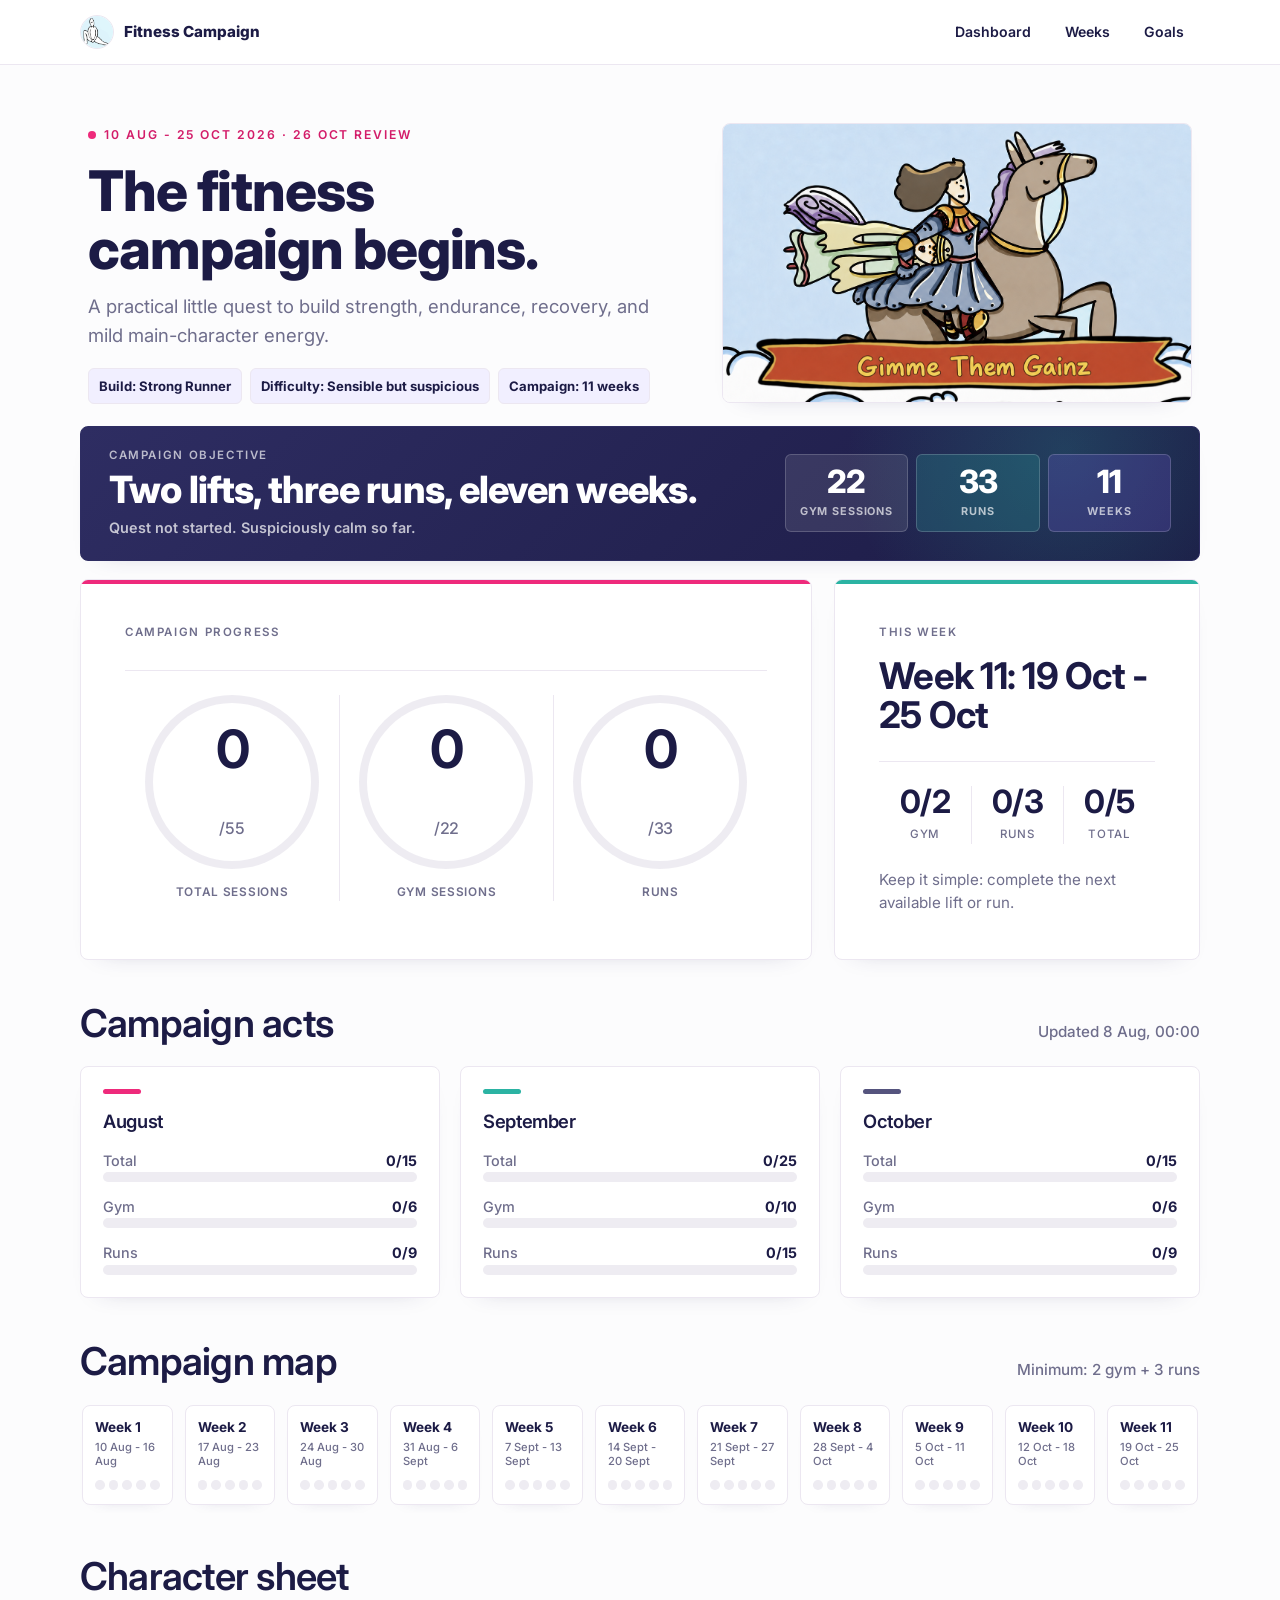
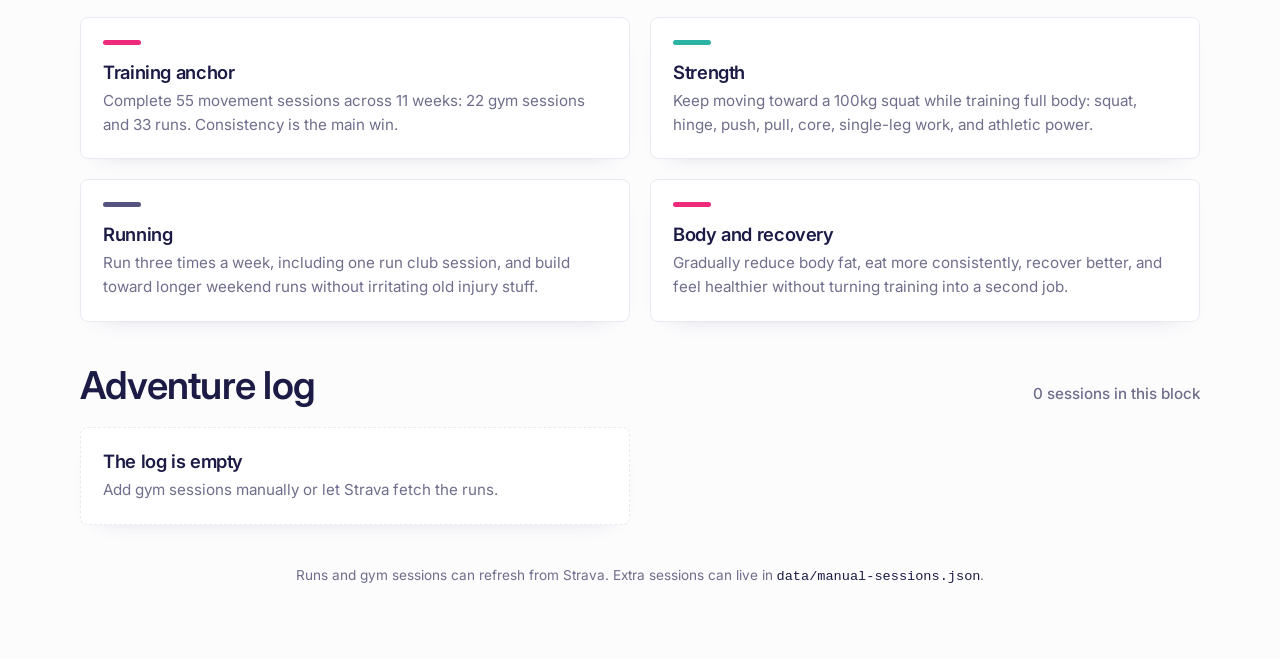
==== index.html @ 79e35a5f "Initial movement tracker" ====
<!doctype html>
<html lang="en">
  <head>
    <meta charset="utf-8">
    <meta name="viewport" content="width=device-width, initial-scale=1">
    <title>Charlotte's Movement Block</title>
    <meta
      name="description"
      content="A personal training dashboard for Charlotte's August to October strength and running block."
    >
    <link rel="preconnect" href="https://fonts.googleapis.com">
    <link rel="preconnect" href="https://fonts.gstatic.com" crossorigin>
    <link
      href="https://fonts.googleapis.com/css2?family=Inter:wght@400;500;600;700;800&display=swap"
      rel="stylesheet"
    >
    <link rel="stylesheet" href="styles.css">
  </head>
  <body>
    <nav class="page-nav" aria-label="Page sections">
      <div class="nav-inner">
        <a class="brand-link" href="#top" aria-label="Back to top">
          <span class="brand-mark">
            <img src="assets/quest-buddy.png" alt="">
          </span>
          <span>Fitness Campaign</span>
        </a>
        <div class="nav-links">
          <a href="#dashboard">Dashboard</a>
          <a href="#weeks">Weeks</a>
          <a href="#goals">Goals</a>
        </div>
      </div>
    </nav>

    <main class="shell" id="top">
      <header class="masthead">
        <div>
          <p class="eyebrow">10 Aug - 25 Oct 2026 · 26 Oct review</p>
          <h1>The fitness campaign begins.</h1>
          <p class="intro">
            A practical little quest to build strength, endurance, recovery,
            and mild main-character energy.
          </p>
          <div class="quest-meta" aria-label="Campaign details">
            <span>Build: Strong Runner</span>
            <span>Difficulty: Sensible but suspicious</span>
            <span>Campaign: 11 weeks</span>
          </div>
        </div>
        <figure class="hero-art" aria-label="Campaign rider illustration">
          <img src="assets/campaign-rider.png?v=gainz-small" alt="">
        </figure>
      </header>

      <section class="target-strip" aria-label="Block targets">
        <div class="target-copy">
          <p class="panel-label">Campaign objective</p>
          <h2>Two lifts, three runs, eleven weeks.</h2>
          <p class="target-note" id="pep-note">Tiny promise, repeated often.</p>
        </div>
        <div class="target-stats">
          <div>
            <strong>22</strong>
            <span>gym sessions</span>
          </div>
          <div>
            <strong>33</strong>
            <span>runs</span>
          </div>
          <div>
            <strong>11</strong>
            <span>weeks</span>
          </div>
        </div>
      </section>

      <section class="hero-grid" id="dashboard" aria-labelledby="dashboard-title">
        <div class="hero-panel">
          <p class="panel-label" id="dashboard-title">Campaign progress</p>
          <div class="rings" aria-label="Overall progress rings">
            <div class="ring-card">
              <div class="ring" data-ring="total">
                <span><strong id="total-done">0</strong><small>/55</small></span>
              </div>
              <p>Total sessions</p>
            </div>
            <div class="ring-card">
              <div class="ring ring-gym" data-ring="gym">
                <span><strong id="gym-done">0</strong><small>/22</small></span>
              </div>
              <p>Gym sessions</p>
            </div>
            <div class="ring-card">
              <div class="ring ring-run" data-ring="run">
                <span><strong id="run-done">0</strong><small>/33</small></span>
              </div>
              <p>Runs</p>
            </div>
          </div>
        </div>

        <aside class="status-panel" aria-label="Current week status">
          <p class="panel-label">This week</p>
          <h2 id="current-week-title">Loading...</h2>
          <div class="mini-goals">
            <div>
              <span id="week-gym">0/2</span>
              <small>Gym</small>
            </div>
            <div>
              <span id="week-runs">0/3</span>
              <small>Runs</small>
            </div>
            <div>
              <span id="week-total">0/5</span>
              <small>Total</small>
            </div>
          </div>
          <p class="week-note" id="current-week-note">
            Once your first activities are logged, this will show whether the
            weekly minimum is on track.
          </p>
        </aside>
      </section>

      <section class="month-section" aria-labelledby="month-title">
        <div class="section-heading">
          <h2 id="month-title">Campaign acts</h2>
          <p id="updated-label">Loading data...</p>
        </div>
        <div class="month-grid" id="month-grid"></div>
      </section>

      <section class="week-section" id="weeks" aria-labelledby="weeks-title">
        <div class="section-heading">
          <h2 id="weeks-title">Campaign map</h2>
          <p>Minimum: 2 gym + 3 runs</p>
        </div>
        <div class="week-grid" id="week-grid"></div>
      </section>

      <section class="goals-section" id="goals" aria-labelledby="goals-title">
        <div class="section-heading section-heading-left">
          <h2 id="goals-title">Character sheet</h2>
        </div>
        <div class="goals-grid">
          <article>
            <h3>Training anchor</h3>
            <p>
              Complete 55 movement sessions across 11 weeks: 22 gym sessions
              and 33 runs. Consistency is the main win.
            </p>
          </article>
          <article>
            <h3>Strength</h3>
            <p>
              Keep moving toward a 100kg squat while training full body:
              squat, hinge, push, pull, core, single-leg work, and athletic
              power.
            </p>
          </article>
          <article>
            <h3>Running</h3>
            <p>
              Run three times a week, including one run club session, and build
              toward longer weekend runs without irritating old injury stuff.
            </p>
          </article>
          <article>
            <h3>Body and recovery</h3>
            <p>
              Gradually reduce body fat, eat more consistently, recover better,
              and feel healthier without turning training into a second job.
            </p>
          </article>
        </div>
      </section>

      <section class="activity-section" aria-labelledby="activity-title">
        <div class="section-heading">
          <h2 id="activity-title">Adventure log</h2>
          <p id="activity-summary">Loading sessions...</p>
        </div>
        <div class="activity-list" id="activity-list"></div>
      </section>

      <footer class="site-footer">
        <p>Runs and gym sessions can refresh from Strava. Extra sessions can live in <code>data/manual-sessions.json</code>.</p>
      </footer>
    </main>

    <script src="app.js" type="module"></script>
  </body>
</html>
---- styles.css ----
:root {
  color-scheme: light;
  --navy: #2e2d62;
  --navy-ink: #1c1b45;
  --navy-soft: #55547e;
  --pink: #ee2a7b;
  --pink-dark: #d31c69;
  --pink-soft: #fdeaf3;
  --teal: #2bb3a3;
  --teal-soft: #e9f8f6;
  --purple: #7c5ce6;
  --purple-soft: #f1efff;
  --cream: #fcfcfd;
  --panel: #ffffff;
  --line: #ece7f1;
  --muted: #6f6e8c;
  --shadow-soft: 0 10px 24px -22px rgba(46, 45, 98, 0.38);
  --shadow-card: 0 8px 18px -18px rgba(46, 45, 98, 0.4);
  --radius: 8px;
  --radius-sm: 6px;
}

* {
  box-sizing: border-box;
}

html {
  scroll-behavior: smooth;
  scroll-padding-top: 86px;
}

body {
  min-width: 320px;
  margin: 0;
  color: var(--navy-ink);
  font-family: "Inter", ui-sans-serif, system-ui, -apple-system,
    BlinkMacSystemFont, "Segoe UI", sans-serif;
  font-size: 16px;
  line-height: 1.55;
  -webkit-font-smoothing: antialiased;
  background: var(--cream);
}

h1,
h2,
h3 {
  margin: 0;
  letter-spacing: -0.02em;
}

p {
  margin: 0;
}

button,
a {
  font: inherit;
}

.shell {
  width: min(1120px, calc(100% - 48px));
  margin: 0 auto;
  padding: 48px 0 72px;
}

.masthead {
  display: grid;
  grid-template-columns: minmax(0, 1fr) minmax(320px, 0.82fr);
  gap: clamp(28px, 5vw, 60px);
  align-items: center;
  margin-bottom: 22px;
  padding: 8px 8px 0;
}

.masthead > div {
  min-width: 0;
}

.eyebrow {
  display: inline-flex;
  align-items: center;
  gap: 8px;
  color: var(--pink-dark);
  font-size: 0.76rem;
  font-weight: 600;
  letter-spacing: 0.16em;
  text-transform: uppercase;
}

.eyebrow::before {
  content: "";
  width: 8px;
  height: 8px;
  border-radius: 50%;
  background: var(--pink);
}

h1 {
  max-width: 20ch;
  margin: 16px 0 14px;
  font-size: clamp(2.2rem, 5.4vw, 3.5rem);
  font-weight: 800;
  line-height: 1.04;
  text-wrap: balance;
}

.intro {
  max-width: 54ch;
  color: var(--muted);
  font-size: clamp(1.02rem, 2vw, 1.16rem);
  line-height: 1.55;
}

.quest-meta {
  display: flex;
  flex-wrap: wrap;
  gap: 8px;
  margin-top: 18px;
}

.quest-meta span {
  padding: 7px 10px;
  border: 1px solid var(--line);
  border-radius: var(--radius-sm);
  color: var(--navy-ink);
  background: var(--purple-soft);
  font-size: 0.82rem;
  font-weight: 700;
}

.hero-art {
  min-width: 0;
  margin: 0;
  align-self: center;
  overflow: hidden;
  max-height: 280px;
  border: 1px solid var(--line);
  border-radius: var(--radius);
  background: var(--panel);
  box-shadow: var(--shadow-soft);
}

.hero-art img {
  display: block;
  width: 106%;
  height: 280px;
  object-fit: cover;
  object-position: 42% 32%;
}

.page-nav {
  position: sticky;
  top: 0;
  z-index: 30;
  width: 100%;
  border-bottom: 1px solid var(--line);
  background: var(--panel);
  box-shadow: none;
}

.nav-inner {
  display: flex;
  align-items: center;
  justify-content: space-between;
  width: min(1120px, calc(100% - 48px));
  min-height: 64px;
  margin: 0 auto;
}

.brand-link,
.nav-links {
  display: flex;
  align-items: center;
}

.brand-link {
  gap: 10px;
  color: var(--navy-ink);
  font-size: 0.95rem;
  font-weight: 800;
  text-decoration: none;
}

.brand-mark {
  display: grid;
  place-items: center;
  width: 34px;
  height: 34px;
  overflow: hidden;
  border: 1px solid var(--line);
  border-radius: 50%;
  background: #dff5fb;
  box-shadow: none;
}

.brand-mark img {
  display: block;
  width: 100%;
  height: 100%;
  object-fit: cover;
}

.nav-links {
  gap: 2px;
}

.nav-links a {
  position: relative;
  display: flex;
  align-items: center;
  min-height: 64px;
  padding: 0 16px;
  color: var(--navy-ink);
  font-size: 0.88rem;
  font-weight: 600;
  text-decoration: none;
  transition: color 150ms ease;
}

.nav-links a:hover {
  color: var(--pink-dark);
}

.nav-links a::after {
  content: "";
  position: absolute;
  right: 16px;
  bottom: 0;
  left: 16px;
  height: 3px;
  border-radius: 999px 999px 0 0;
  background: var(--pink);
  opacity: 0;
  transform: scaleX(0.65);
  transition: opacity 150ms ease, transform 150ms ease;
}

.nav-links a:hover::after {
  opacity: 1;
  transform: scaleX(1);
}

.target-strip {
  position: relative;
  display: grid;
  grid-template-columns: minmax(0, 1fr) auto;
  gap: 22px;
  align-items: center;
  margin-bottom: 18px;
  padding: 20px 28px;
  overflow: hidden;
  border-radius: var(--radius);
  color: #fff;
  border: 1px solid var(--navy);
  background:
    radial-gradient(circle at 88% 18%, rgba(43, 179, 163, 0.22), transparent 22%),
    linear-gradient(135deg, var(--navy) 0%, var(--navy-ink) 100%);
  box-shadow: var(--shadow-soft);
}

.target-strip .panel-label {
  color: rgba(255, 255, 255, 0.68);
}

.target-strip h2 {
  max-width: 26ch;
  margin-top: 6px;
  color: #fff;
  font-size: clamp(1.55rem, 3vw, 2.35rem);
  font-weight: 800;
  line-height: 1.02;
}

.target-note {
  max-width: 38ch;
  margin-top: 8px;
  color: rgba(255, 255, 255, 0.72);
  font-size: 0.9rem;
  font-weight: 600;
}

.target-copy,
.target-stats {
  position: relative;
  z-index: 1;
}

.target-stats {
  display: grid;
  grid-template-columns: repeat(3, minmax(96px, 1fr));
  gap: 8px;
}

.target-stats div {
  min-width: 0;
  padding: 11px 14px;
  border: 1px solid rgba(255, 255, 255, 0.18);
  border-radius: var(--radius-sm);
  background: rgba(255, 255, 255, 0.1);
  text-align: center;
}

.target-stats div:nth-child(2) {
  background: rgba(43, 179, 163, 0.22);
}

.target-stats div:nth-child(3) {
  background: rgba(124, 92, 230, 0.22);
}

.target-stats strong {
  display: block;
  color: #fff;
  font-size: clamp(1.45rem, 3vw, 2rem);
  font-weight: 800;
  line-height: 1;
  letter-spacing: -0.03em;
}

.target-stats span {
  display: block;
  margin-top: 5px;
  color: rgba(255, 255, 255, 0.68);
  font-size: 0.68rem;
  font-weight: 700;
  letter-spacing: 0.08em;
  text-transform: uppercase;
}

.hero-grid {
  display: grid;
  grid-template-columns: minmax(0, 1.6fr) minmax(300px, 0.8fr);
  gap: 22px;
}

.hero-panel,
.status-panel,
.month-card,
.week-card,
.goals-grid article,
.activity-card {
  border: 1px solid var(--line);
  border-radius: var(--radius);
  background: var(--panel);
  box-shadow: var(--shadow-soft);
}

.hero-panel,
.status-panel {
  position: relative;
  overflow: hidden;
  padding: clamp(28px, 4vw, 44px);
}

.hero-panel {
  background: var(--panel);
}

.hero-panel::before,
.status-panel::before {
  content: "";
  position: absolute;
  top: 0;
  right: 0;
  left: 0;
  height: 4px;
  background: var(--pink);
}

.panel-label {
  color: var(--muted);
  font-size: 0.72rem;
  font-weight: 600;
  letter-spacing: 0.14em;
  text-transform: uppercase;
}

.rings {
  display: grid;
  grid-template-columns: repeat(3, minmax(0, 1fr));
  gap: 0;
  width: 100%;
  margin-top: 28px;
  padding-top: 24px;
  border-top: 1px solid var(--line);
}

.ring-card {
  display: grid;
  gap: 14px;
  justify-items: center;
  min-width: 0;
  padding: 0 12px;
  text-align: center;
}

.ring-card:first-child .ring {
  box-shadow: none;
}

.ring-card + .ring-card {
  border-left: 1px solid var(--line);
}

.ring-card p {
  color: var(--muted);
  font-size: 0.74rem;
  font-weight: 600;
  letter-spacing: 0.06em;
  text-transform: uppercase;
}

.ring {
  --progress: 0deg;
  --ring-color: var(--pink);
  display: grid;
  place-items: center;
  width: min(100%, 174px);
  aspect-ratio: 1;
  border-radius: 50%;
  background: conic-gradient(var(--ring-color) var(--progress), #eeecf2 0deg);
  transition: background 900ms cubic-bezier(0.22, 1, 0.36, 1);
}

.ring span {
  display: grid;
  place-items: center;
  width: calc(100% - 16px);
  height: calc(100% - 16px);
  border-radius: 50%;
  background: var(--panel);
}

.ring strong {
  font-size: clamp(2rem, 5vw, 3.3rem);
  font-weight: 700;
  line-height: 1;
  letter-spacing: -0.03em;
}

.ring small {
  color: var(--muted);
  font-size: 1rem;
  font-weight: 500;
  letter-spacing: -0.02em;
}

.ring-gym {
  --ring-color: var(--teal);
}

.ring-run {
  --ring-color: var(--pink);
}

.status-panel h2 {
  margin-top: 14px;
  font-size: clamp(1.65rem, 4vw, 2.3rem);
  font-weight: 700;
  line-height: 1.08;
}

.status-panel {
  background: var(--panel);
}

.status-panel::before {
  background: var(--teal);
}

.mini-goals {
  display: grid;
  grid-template-columns: repeat(3, minmax(0, 1fr));
  gap: 0;
  margin-top: 26px;
  padding-top: 24px;
  border-top: 1px solid var(--line);
}

.mini-goals div {
  min-width: 0;
  padding: 0 10px;
  text-align: center;
}

.mini-goals div + div {
  border-left: 1px solid var(--line);
}

.mini-goals span {
  display: block;
  font-size: clamp(1.45rem, 4vw, 2rem);
  font-weight: 700;
  line-height: 1;
  letter-spacing: -0.02em;
}

.mini-goals small {
  display: block;
  margin-top: 8px;
  color: var(--muted);
  font-size: 0.72rem;
  font-weight: 500;
  letter-spacing: 0.06em;
  text-transform: uppercase;
}

.week-note {
  margin-top: 24px;
  color: var(--muted);
  font-size: 0.95rem;
}

.section-heading {
  display: flex;
  gap: 18px;
  align-items: baseline;
  justify-content: space-between;
  margin: 44px 0 22px;
}

.section-heading-left {
  justify-content: flex-start;
}

h2 {
  font-size: clamp(1.7rem, 4vw, 2.4rem);
  font-weight: 600;
  line-height: 1;
}

.section-heading p {
  color: var(--muted);
  font-size: 0.95rem;
  font-weight: 500;
  text-align: right;
}

.month-grid {
  display: grid;
  grid-template-columns: repeat(3, minmax(0, 1fr));
  gap: 20px;
}

.month-card,
.goals-grid article,
.activity-card {
  padding: 22px;
}

.month-card {
  position: relative;
  overflow: hidden;
}

.month-card::before,
.goals-grid article::before {
  content: "";
  display: block;
  width: 38px;
  height: 5px;
  margin-bottom: 16px;
  border-radius: 999px;
  background: var(--pink);
}

.month-card:nth-child(2)::before,
.goals-grid article:nth-child(2)::before {
  background: var(--teal);
}

.month-card:nth-child(3)::before,
.goals-grid article:nth-child(3)::before {
  background: var(--navy-soft);
}

.month-card h3,
.goals-grid h3,
.activity-card h3 {
  margin-bottom: 6px;
  font-size: 1.15rem;
  font-weight: 600;
  line-height: 1.2;
}

.bar-group {
  display: grid;
  gap: 14px;
  margin-top: 18px;
}

.bar-label {
  display: flex;
  justify-content: space-between;
  gap: 16px;
  color: var(--muted);
  font-size: 0.9rem;
  font-weight: 500;
}

.bar-label span:last-child {
  color: var(--navy-ink);
  font-weight: 700;
}

.bar-track {
  height: 10px;
  overflow: hidden;
  border-radius: 999px;
  background: #eeecf2;
}

.bar-fill {
  width: 0%;
  height: 100%;
  border-radius: inherit;
  background: var(--pink);
}

.bar-fill.gym {
  background: var(--teal);
}

.bar-fill.run {
  background: var(--pink);
}

.week-grid {
  display: grid;
  grid-template-columns: repeat(11, minmax(88px, 1fr));
  gap: 12px;
  overflow-x: auto;
  padding: 2px 2px 8px;
}

.week-card {
  min-width: 88px;
  padding: 14px 12px;
  box-shadow: var(--shadow-card);
}

.week-card.is-complete {
  border-color: rgba(238, 42, 123, 0.35);
  background: var(--pink-soft);
}

.week-card.is-current {
  box-shadow: 0 0 0 2px var(--pink), var(--shadow-card);
}

.week-card strong {
  display: block;
  font-size: 0.85rem;
  font-weight: 700;
  line-height: 1.1;
}

.week-card small {
  display: block;
  margin-top: 5px;
  color: var(--muted);
  font-size: 0.7rem;
  font-weight: 500;
  line-height: 1.25;
}

.week-dots {
  display: grid;
  grid-template-columns: repeat(5, 1fr);
  gap: 4px;
  margin-top: 12px;
}

.dot {
  aspect-ratio: 1;
  border-radius: 50%;
  background: #eeecf2;
}

.dot.done.gym {
  background: var(--teal);
}

.dot.done.run {
  background: var(--pink);
}

.goals-grid {
  display: grid;
  grid-template-columns: repeat(2, minmax(0, 1fr));
  gap: 20px;
}

.goals-grid p,
.activity-card p {
  color: var(--muted);
  font-size: 0.95rem;
}

.activity-list {
  display: grid;
  grid-template-columns: repeat(2, minmax(0, 1fr));
  gap: 20px;
}

.activity-card {
  color: inherit;
  text-decoration: none;
  transition: transform 180ms ease, box-shadow 180ms ease;
}

.activity-card:first-child:last-child {
  border-style: dashed;
  background: var(--panel);
}

.activity-card:hover {
  transform: translateY(-1px);
  box-shadow: var(--shadow-soft);
}

.activity-meta {
  display: flex;
  gap: 8px;
  align-items: center;
  justify-content: space-between;
  margin-top: 16px;
  padding-top: 14px;
  border-top: 1px solid var(--line);
}

.pill {
  display: inline-flex;
  align-items: center;
  padding: 6px 12px;
  border-radius: 999px;
  color: var(--pink-dark);
  background: var(--pink-soft);
  font-size: 0.76rem;
  font-weight: 600;
  text-transform: uppercase;
}

.pill.gym {
  color: #176c63;
  background: var(--teal-soft);
}

.site-footer {
  margin-top: 40px;
  color: var(--muted);
  font-size: 0.85rem;
  text-align: center;
}

.site-footer code {
  color: var(--navy-ink);
  font-size: 0.85rem;
}

@media (max-width: 820px) {
  .masthead,
  .target-strip,
  .section-heading {
    flex-direction: column;
    align-items: flex-start;
  }

  .target-strip {
    display: flex;
  }

  .target-stats {
    width: 100%;
  }

  .page-nav {
    overflow-x: auto;
  }

  .nav-inner {
    width: calc(100% - 24px);
    min-width: 620px;
  }

  .hero-grid,
  .month-grid,
  .goals-grid,
  .activity-list {
    grid-template-columns: 1fr;
  }

  .section-heading p {
    text-align: left;
  }

  .hero-art {
    width: min(100%, 420px);
  }
}

@media (max-width: 560px) {
  .shell {
    width: calc(100% - 24px);
    padding-top: 20px;
  }

  .rings {
    grid-template-columns: 1fr;
    gap: 20px;
    border-top: 0;
    padding-top: 0;
  }

  .target-stats {
    grid-template-columns: 1fr;
  }

  .ring-card {
    padding: 20px 0 0;
    border-top: 1px solid var(--line);
  }

  .ring-card + .ring-card {
    border-left: 0;
  }

  .mini-goals div {
    padding: 0 6px;
  }
}
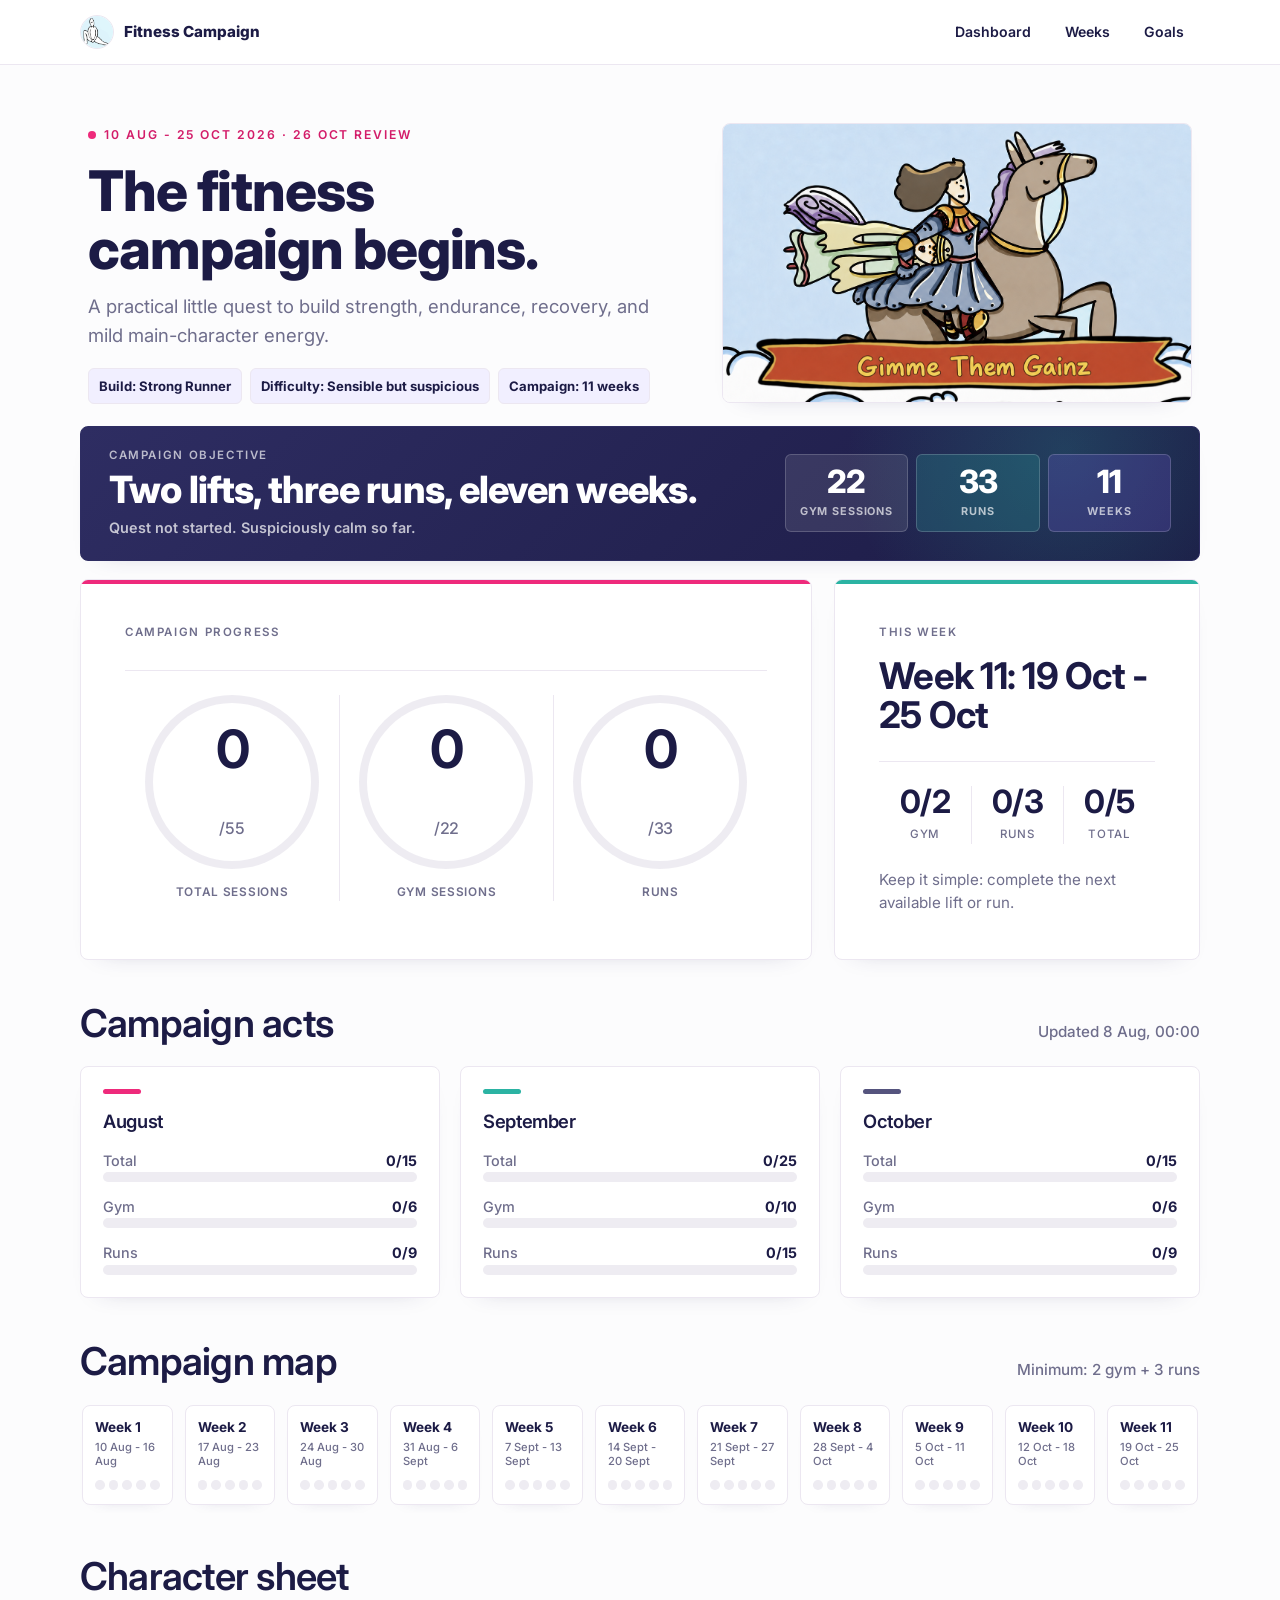
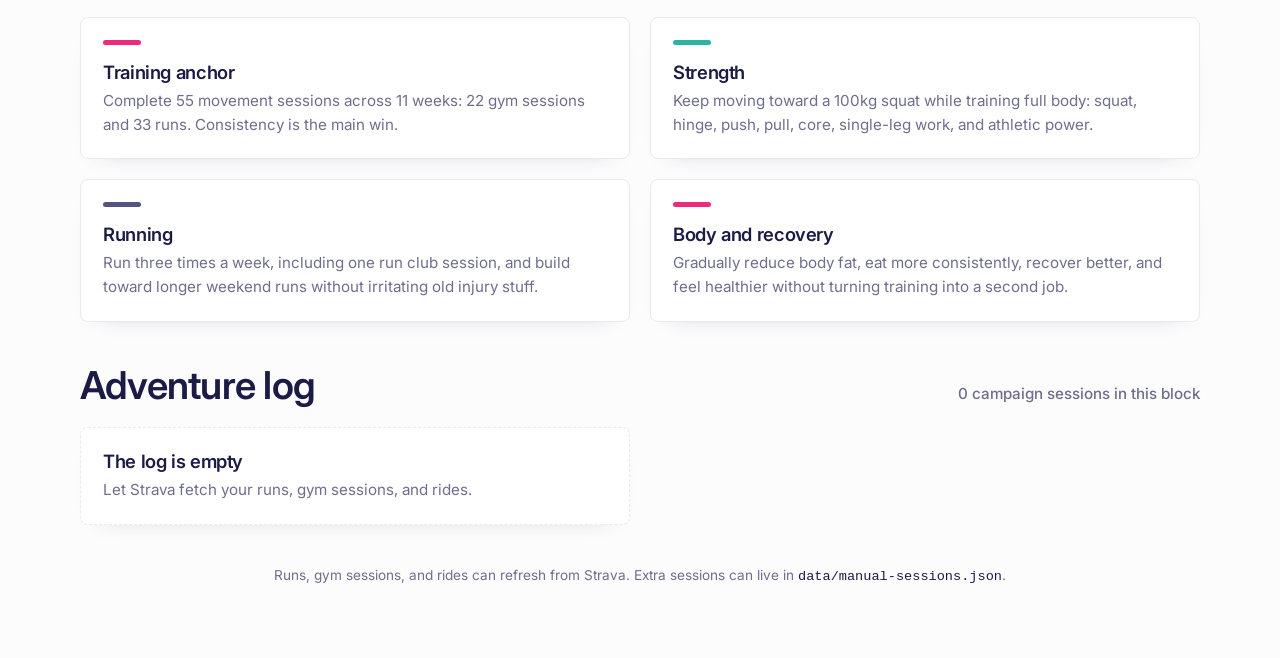
==== commit 1bb240ce: "Show cycling as bonus activity" ====
--- a/index.html
+++ b/index.html
@@ -103,7 +103,7 @@
         <aside class="status-panel" aria-label="Current week status">
           <p class="panel-label">This week</p>
           <h2 id="current-week-title">Loading...</h2>
-          <div class="mini-goals">
+          <div class="mini-goals" id="mini-goals">
             <div>
               <span id="week-gym">0/2</span>
               <small>Gym</small>
@@ -186,7 +186,7 @@
       </section>
 
       <footer class="site-footer">
-        <p>Runs and gym sessions can refresh from Strava. Extra sessions can live in <code>data/manual-sessions.json</code>.</p>
+        <p>Runs, gym sessions, and rides can refresh from Strava. Extra sessions can live in <code>data/manual-sessions.json</code>.</p>
       </footer>
     </main>
 
--- a/styles.css
+++ b/styles.css
@@ -377,7 +377,7 @@
 
 .rings {
   display: grid;
-  grid-template-columns: repeat(3, minmax(0, 1fr));
+  grid-template-columns: repeat(auto-fit, minmax(128px, 1fr));
   gap: 0;
   width: 100%;
   margin-top: 28px;
@@ -453,6 +453,14 @@
   --ring-color: var(--pink);
 }
 
+.ring-ride {
+  --ring-color: var(--purple);
+}
+
+.bonus-ring-card .ring small {
+  font-size: 0.86rem;
+}
+
 .status-panel h2 {
   margin-top: 14px;
   font-size: clamp(1.65rem, 4vw, 2.3rem);
@@ -470,7 +478,7 @@
 
 .mini-goals {
   display: grid;
-  grid-template-columns: repeat(3, minmax(0, 1fr));
+  grid-template-columns: repeat(auto-fit, minmax(74px, 1fr));
   gap: 0;
   margin-top: 26px;
   padding-top: 24px;
@@ -481,6 +489,10 @@
   min-width: 0;
   padding: 0 10px;
   text-align: center;
+}
+
+.mini-goals .bonus-goal {
+  color: #4c3c9d;
 }
 
 .mini-goals div + div {
@@ -610,6 +622,11 @@
   background: #eeecf2;
 }
 
+.bar-track.bonus {
+  height: 7px;
+  background: var(--purple-soft);
+}
+
 .bar-fill {
   width: 0%;
   height: 100%;
@@ -625,6 +642,10 @@
   background: var(--pink);
 }
 
+.bar-fill.ride {
+  background: var(--purple);
+}
+
 .week-grid {
   display: grid;
   grid-template-columns: repeat(11, minmax(88px, 1fr));
@@ -671,6 +692,10 @@
   margin-top: 12px;
 }
 
+.week-dots.has-rides {
+  grid-template-columns: repeat(auto-fit, minmax(8px, 1fr));
+}
+
 .dot {
   aspect-ratio: 1;
   border-radius: 50%;
@@ -683,6 +708,10 @@
 
 .dot.done.run {
   background: var(--pink);
+}
+
+.dot.done.ride {
+  background: var(--purple);
 }
 
 .goals-grid {
@@ -746,6 +775,11 @@
   background: var(--teal-soft);
 }
 
+.pill.ride {
+  color: #4c3c9d;
+  background: var(--purple-soft);
+}
+
 .site-footer {
   margin-top: 40px;
   color: var(--muted);
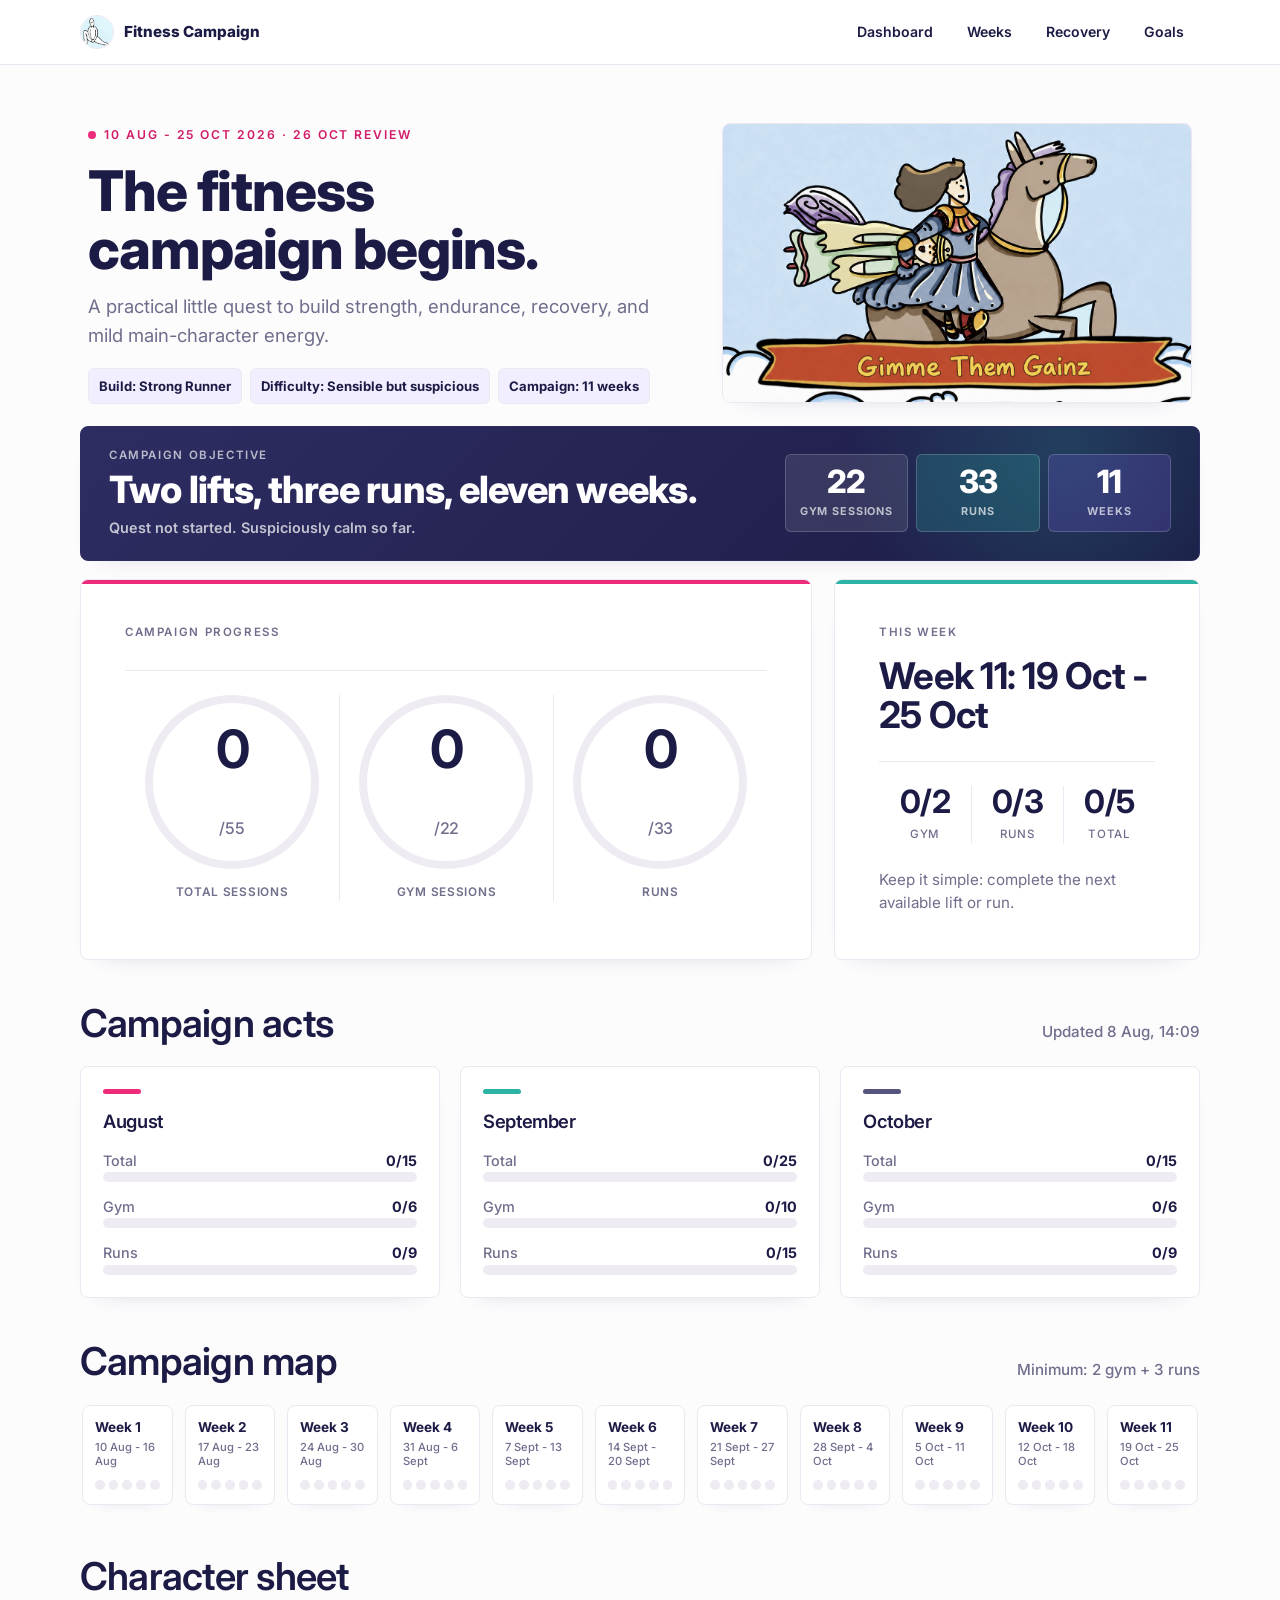
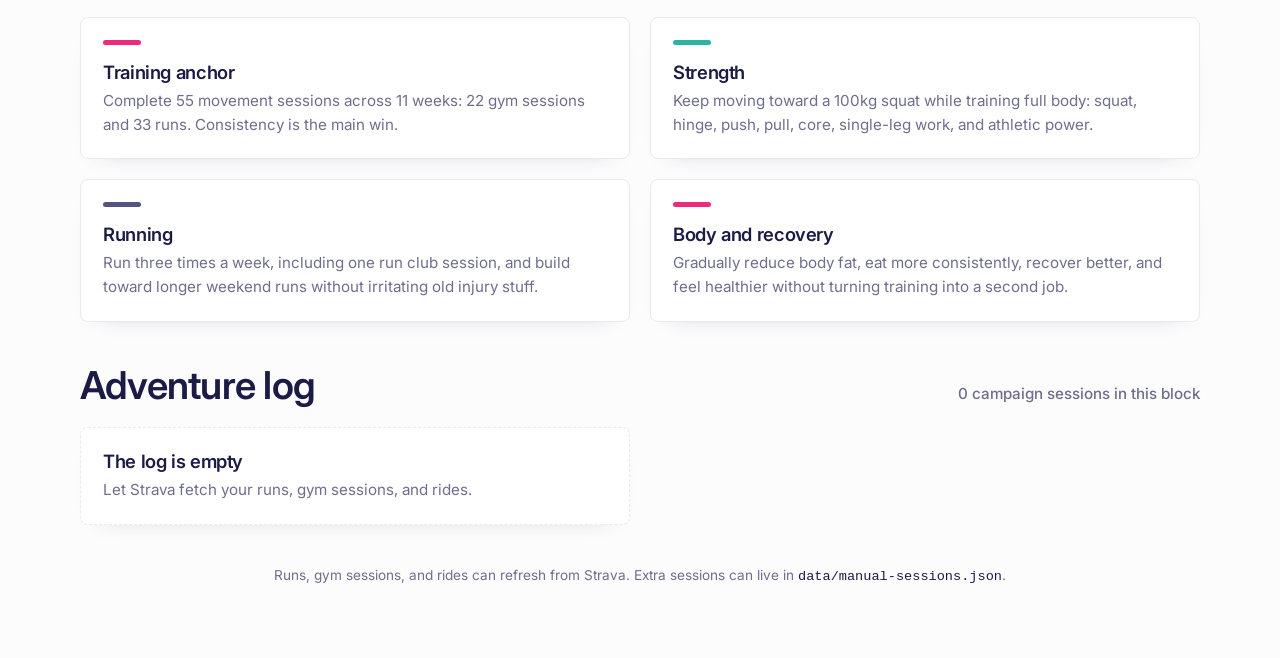
==== commit f81dcdde: "Add recovery tracking page" ====
--- a/index.html
+++ b/index.html
@@ -28,6 +28,7 @@
         <div class="nav-links">
           <a href="#dashboard">Dashboard</a>
           <a href="#weeks">Weeks</a>
+          <a href="recovery.html">Recovery</a>
           <a href="#goals">Goals</a>
         </div>
       </div>
--- a/styles.css
+++ b/styles.css
@@ -221,6 +221,10 @@
   color: var(--pink-dark);
 }
 
+.nav-links a[aria-current="page"] {
+  color: var(--pink-dark);
+}
+
 .nav-links a::after {
   content: "";
   position: absolute;
@@ -236,6 +240,11 @@
 }
 
 .nav-links a:hover::after {
+  opacity: 1;
+  transform: scaleX(1);
+}
+
+.nav-links a[aria-current="page"]::after {
   opacity: 1;
   transform: scaleX(1);
 }
@@ -457,6 +466,18 @@
   --ring-color: var(--purple);
 }
 
+.ring-hydration {
+  --ring-color: var(--teal);
+}
+
+.ring-food {
+  --ring-color: var(--pink);
+}
+
+.ring-sleep {
+  --ring-color: var(--purple);
+}
+
 .bonus-ring-card .ring small {
   font-size: 0.86rem;
 }
@@ -646,6 +667,22 @@
   background: var(--purple);
 }
 
+.bar-fill.support {
+  background: var(--navy-ink);
+}
+
+.bar-fill.hydration {
+  background: var(--teal);
+}
+
+.bar-fill.food {
+  background: var(--pink);
+}
+
+.bar-fill.sleep {
+  background: var(--purple);
+}
+
 .week-grid {
   display: grid;
   grid-template-columns: repeat(11, minmax(88px, 1fr));
@@ -712,6 +749,10 @@
 
 .dot.done.ride {
   background: var(--purple);
+}
+
+.dot.done.recovery {
+  background: var(--teal);
 }
 
 .goals-grid {
@@ -780,6 +821,146 @@
   background: var(--purple-soft);
 }
 
+.pill.hydration {
+  color: #176c63;
+  background: var(--teal-soft);
+}
+
+.pill.food {
+  color: var(--pink-dark);
+  background: var(--pink-soft);
+}
+
+.pill.sleep {
+  color: #4c3c9d;
+  background: var(--purple-soft);
+}
+
+.recovery-shell {
+  padding-top: 42px;
+}
+
+.recovery-masthead {
+  display: grid;
+  grid-template-columns: minmax(0, 1fr) minmax(260px, 0.42fr);
+  gap: 28px;
+  align-items: stretch;
+  margin-bottom: 22px;
+  padding: 8px 8px 0;
+}
+
+.recovery-masthead h1 {
+  max-width: 18ch;
+}
+
+.recovery-status-card,
+.recovery-context-card,
+.recovery-card {
+  border: 1px solid var(--line);
+  border-radius: var(--radius);
+  background: var(--panel);
+  box-shadow: var(--shadow-soft);
+}
+
+.recovery-status-card {
+  display: grid;
+  align-content: center;
+  gap: 12px;
+  padding: 28px;
+  border-top: 4px solid var(--teal);
+}
+
+.recovery-status-card strong {
+  font-size: clamp(2.4rem, 6vw, 4rem);
+  font-weight: 800;
+  line-height: 1;
+  letter-spacing: -0.04em;
+}
+
+.recovery-status-card span {
+  color: var(--muted);
+  font-size: 0.95rem;
+  font-weight: 600;
+}
+
+.recovery-grid {
+  display: grid;
+  grid-template-columns: minmax(0, 1.35fr) minmax(320px, 0.85fr);
+  gap: 22px;
+}
+
+.recovery-panel::before {
+  background: var(--purple);
+}
+
+.recovery-rings {
+  grid-template-columns: repeat(3, minmax(0, 1fr));
+}
+
+.context-grid {
+  display: grid;
+  grid-template-columns: repeat(2, minmax(0, 1fr));
+  gap: 10px;
+  margin-top: 22px;
+  padding-top: 22px;
+  border-top: 1px solid var(--line);
+}
+
+.context-grid div {
+  min-width: 0;
+  padding: 12px;
+  border-radius: var(--radius-sm);
+  background: var(--purple-soft);
+}
+
+.context-grid span,
+.context-grid strong {
+  display: block;
+}
+
+.context-grid span {
+  color: var(--muted);
+  font-size: 0.72rem;
+  font-weight: 700;
+  letter-spacing: 0.08em;
+  text-transform: uppercase;
+}
+
+.context-grid strong {
+  margin-top: 4px;
+  font-size: 0.95rem;
+}
+
+.recovery-card p {
+  color: var(--muted);
+  font-size: 0.9rem;
+}
+
+.recovery-card:nth-child(1)::before {
+  background: var(--teal);
+}
+
+.recovery-card:nth-child(2)::before {
+  background: var(--pink);
+}
+
+.recovery-card:nth-child(3)::before {
+  background: var(--purple);
+}
+
+.recovery-week-score {
+  margin-top: 12px;
+  color: var(--navy-ink);
+  font-size: 1.2rem;
+  font-weight: 800;
+  letter-spacing: -0.02em;
+}
+
+.recovery-log-card .activity-meta {
+  justify-content: flex-start;
+  flex-wrap: wrap;
+}
+
 .site-footer {
   margin-top: 40px;
   color: var(--muted);
@@ -794,12 +975,18 @@
 
 @media (max-width: 820px) {
   .masthead,
+  .recovery-masthead,
   .target-strip,
   .section-heading {
     flex-direction: column;
     align-items: flex-start;
   }
 
+  .masthead,
+  .recovery-masthead {
+    grid-template-columns: 1fr;
+  }
+
   .target-strip {
     display: flex;
   }
@@ -818,6 +1005,7 @@
   }
 
   .hero-grid,
+  .recovery-grid,
   .month-grid,
   .goals-grid,
   .activity-list {
@@ -830,6 +1018,10 @@
 
   .hero-art {
     width: min(100%, 420px);
+  }
+
+  .recovery-rings {
+    grid-template-columns: 1fr;
   }
 }
 
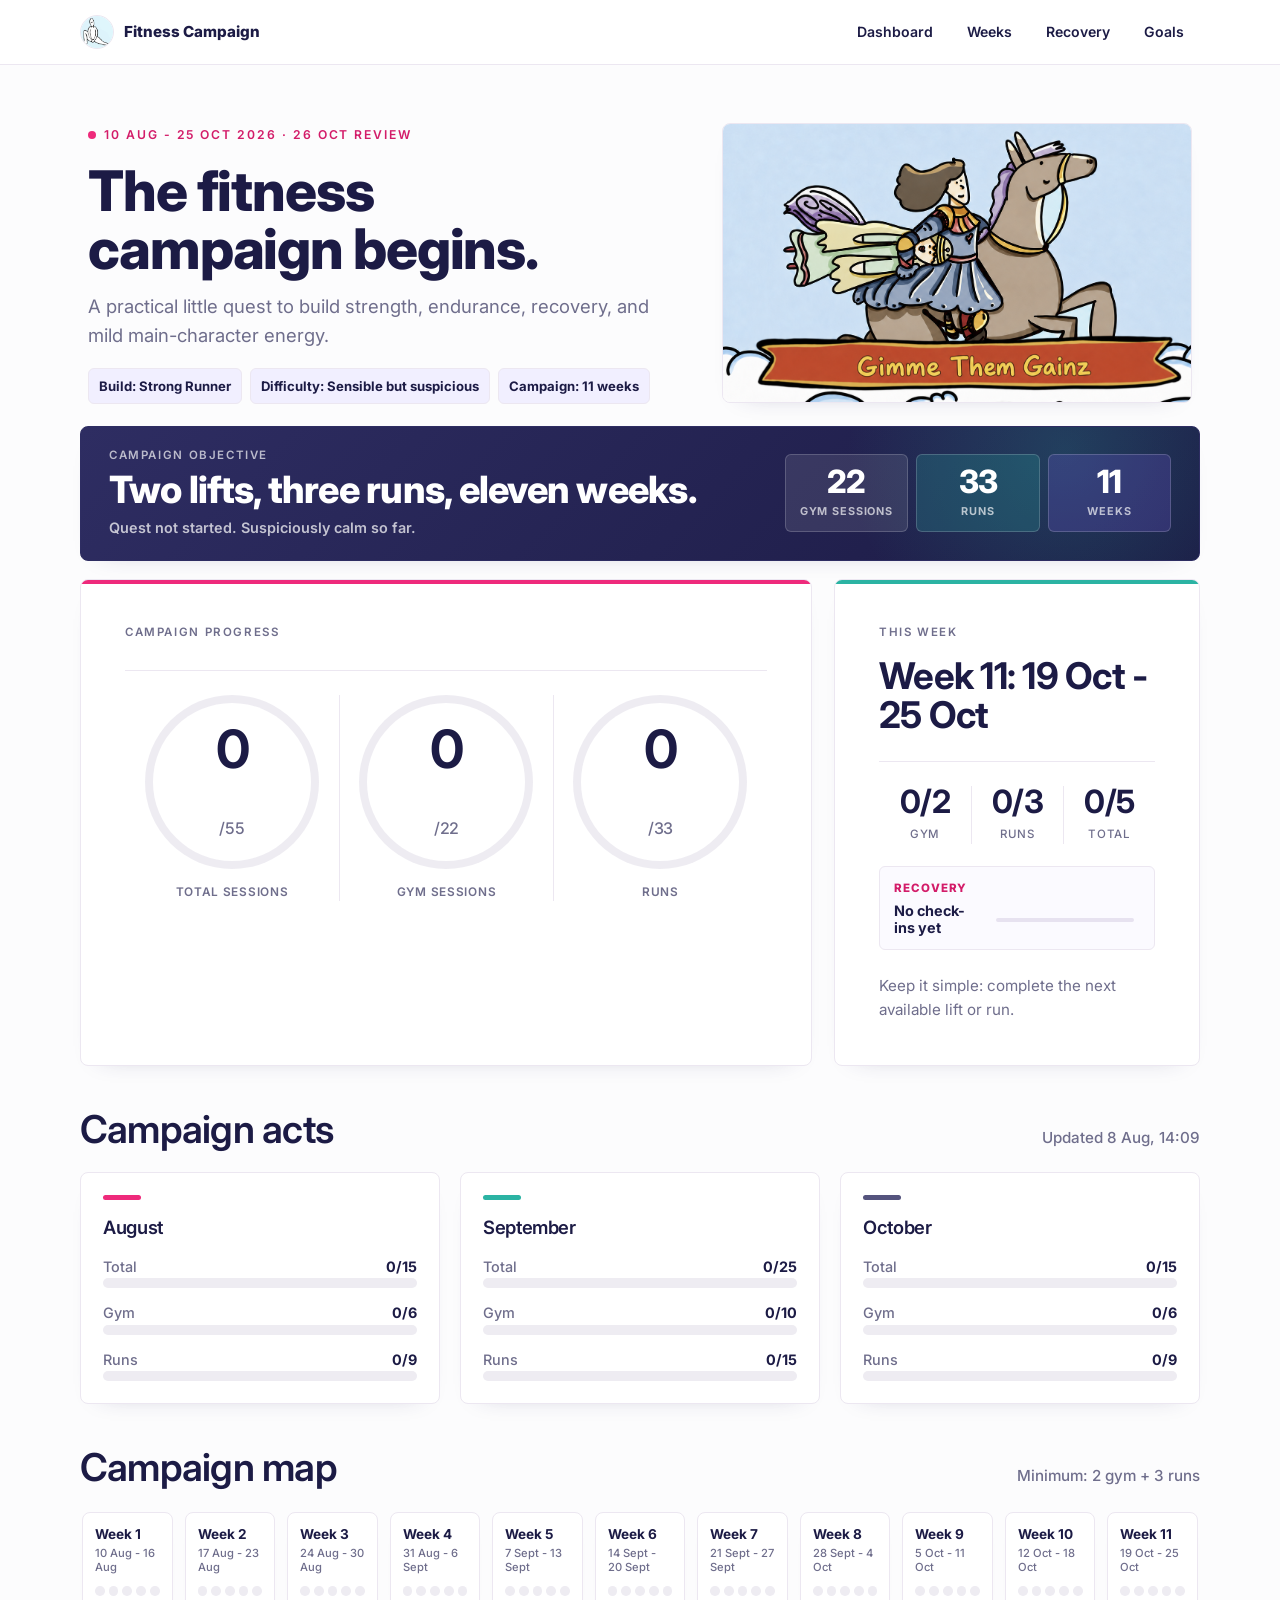
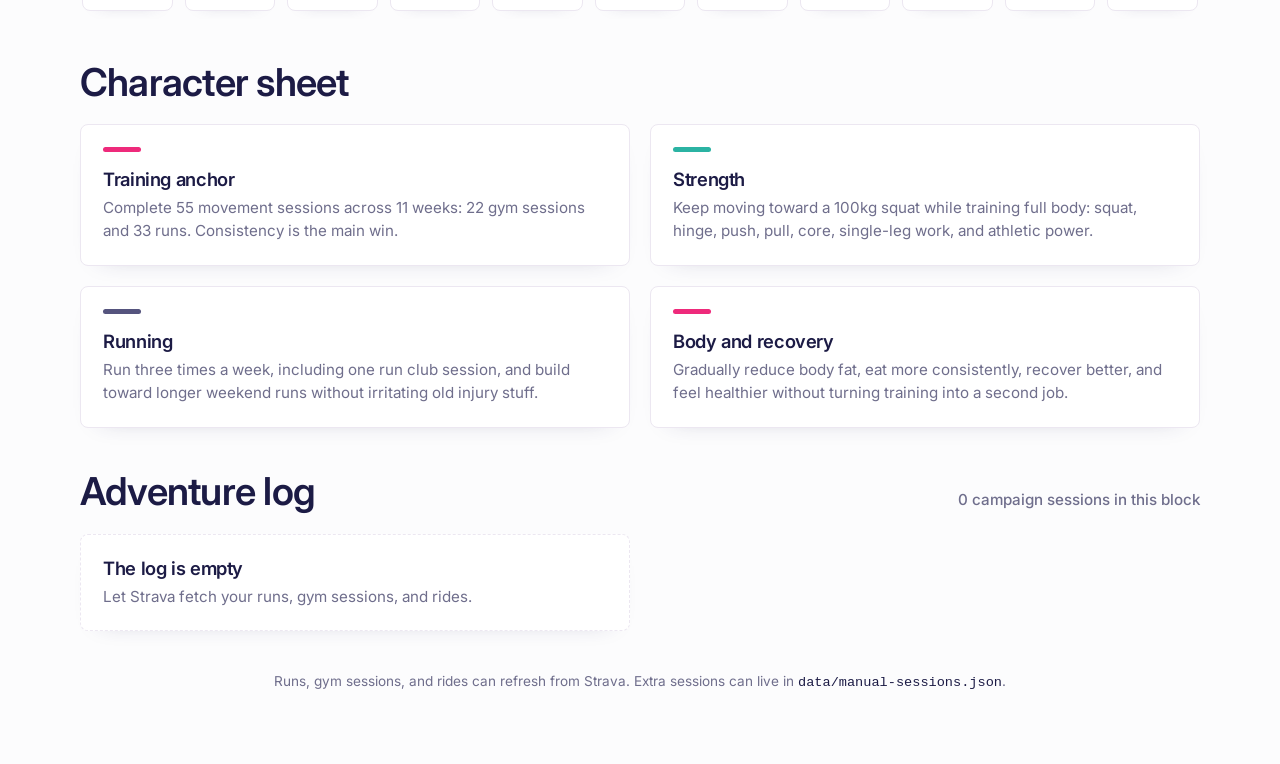
==== commit 85cf5108: "Add dashboard recovery summary" ====
--- a/index.html
+++ b/index.html
@@ -118,6 +118,18 @@
               <small>Total</small>
             </div>
           </div>
+          <a class="dashboard-recovery-link" href="recovery.html" aria-label="Open recovery dashboard">
+            <div>
+              <span>Recovery</span>
+              <strong id="dashboard-recovery-score">No check-ins yet</strong>
+            </div>
+            <svg
+              class="dashboard-sparkline"
+              id="dashboard-recovery-sparkline"
+              viewBox="0 0 150 44"
+              aria-hidden="true"
+            ></svg>
+          </a>
           <p class="week-note" id="current-week-note">
             Once your first activities are logged, this will show whether the
             weekly minimum is on track.
--- a/styles.css
+++ b/styles.css
@@ -57,6 +57,10 @@
   font: inherit;
 }
 
+button {
+  cursor: pointer;
+}
+
 .shell {
   width: min(1120px, calc(100% - 48px));
   margin: 0 auto;
@@ -126,6 +130,41 @@
   background: var(--purple-soft);
   font-size: 0.82rem;
   font-weight: 700;
+}
+
+.primary-action,
+.secondary-action,
+.icon-button {
+  border: 1px solid var(--line);
+  border-radius: var(--radius-sm);
+  font-weight: 800;
+}
+
+.primary-action {
+  padding: 11px 14px;
+  color: #fff;
+  border-color: var(--pink);
+  background: var(--pink);
+}
+
+.intro-copy .primary-action {
+  margin-top: 20px;
+}
+
+.secondary-action {
+  padding: 11px 14px;
+  color: var(--navy-ink);
+  background: var(--panel);
+}
+
+.icon-button {
+  display: grid;
+  place-items: center;
+  width: 36px;
+  height: 36px;
+  padding: 0;
+  color: var(--muted);
+  background: var(--panel);
 }
 
 .hero-art {
@@ -466,18 +505,6 @@
   --ring-color: var(--purple);
 }
 
-.ring-hydration {
-  --ring-color: var(--teal);
-}
-
-.ring-food {
-  --ring-color: var(--pink);
-}
-
-.ring-sleep {
-  --ring-color: var(--purple);
-}
-
 .bonus-ring-card .ring small {
   font-size: 0.86rem;
 }
@@ -536,6 +563,66 @@
   font-weight: 500;
   letter-spacing: 0.06em;
   text-transform: uppercase;
+}
+
+.dashboard-recovery-link {
+  display: grid;
+  grid-template-columns: minmax(0, 1fr) 150px;
+  gap: 14px;
+  align-items: center;
+  margin-top: 22px;
+  padding: 13px 14px;
+  border: 1px solid var(--line);
+  border-radius: var(--radius-sm);
+  color: inherit;
+  background: #fbfaff;
+  text-decoration: none;
+}
+
+.dashboard-recovery-link span,
+.dashboard-recovery-link strong {
+  display: block;
+}
+
+.dashboard-recovery-link span {
+  color: var(--pink-dark);
+  font-size: 0.72rem;
+  font-weight: 800;
+  letter-spacing: 0.08em;
+  text-transform: uppercase;
+}
+
+.dashboard-recovery-link strong {
+  margin-top: 4px;
+  color: var(--navy-ink);
+  font-size: 0.9rem;
+  line-height: 1.2;
+}
+
+.dashboard-sparkline {
+  display: block;
+  width: 150px;
+  height: 44px;
+}
+
+.sparkline-empty {
+  stroke: #e7e2f0;
+  stroke-linecap: round;
+  stroke-width: 4;
+}
+
+.sparkline-line {
+  fill: none;
+  stroke: var(--teal);
+  stroke-linecap: round;
+  stroke-linejoin: round;
+  stroke-width: 4;
+}
+
+.sparkline-dot {
+  fill: var(--panel);
+  stroke: var(--pink);
+  stroke-width: 3;
 }
 
 .week-note {
@@ -842,18 +929,316 @@
 
 .recovery-masthead {
   display: grid;
-  grid-template-columns: minmax(0, 1fr) minmax(260px, 0.42fr);
+  grid-template-columns: minmax(0, 1fr) auto;
   gap: 28px;
-  align-items: stretch;
+  align-items: end;
   margin-bottom: 22px;
   padding: 8px 8px 0;
 }
 
 .recovery-masthead h1 {
-  max-width: 18ch;
-}
-
-.recovery-status-card,
+  max-width: 24ch;
+}
+
+.recovery-masthead-action {
+  display: flex;
+  justify-content: flex-end;
+  padding-bottom: 4px;
+}
+
+.recovery-masthead-action .primary-action {
+  min-width: 214px;
+}
+
+.recovery-chart-card {
+  position: relative;
+  display: grid;
+  gap: 14px;
+  overflow: hidden;
+  margin-bottom: 22px;
+  padding: 24px;
+  border: 1px solid var(--line);
+  border-radius: var(--radius);
+  background: var(--panel);
+  box-shadow: var(--shadow-soft);
+}
+
+.recovery-chart-card::before {
+  content: "";
+  position: absolute;
+  top: 0;
+  right: 0;
+  left: 0;
+  height: 4px;
+  background: var(--pink);
+}
+
+.recovery-chart-heading {
+  display: flex;
+  gap: 16px;
+  align-items: flex-start;
+  justify-content: space-between;
+}
+
+.recovery-chart-heading h2 {
+  margin-top: 4px;
+  font-size: clamp(1.05rem, 1.8vw, 1.35rem);
+  line-height: 1.15;
+}
+
+.recovery-chart-heading p:last-child {
+  max-width: 360px;
+  color: var(--muted);
+  font-size: 0.78rem;
+  font-weight: 600;
+  text-align: right;
+}
+
+.recovery-chart-wrap {
+  padding-top: 10px;
+  border-top: 1px solid var(--line);
+}
+
+.recovery-chart {
+  display: block;
+  width: 100%;
+  height: auto;
+  min-height: 180px;
+  overflow: visible;
+}
+
+.chart-grid-line {
+  stroke: #eeeaf5;
+  stroke-width: 1;
+}
+
+.chart-axis-label,
+.chart-empty-subtext,
+.chart-empty-text {
+  fill: var(--muted);
+  font-family: inherit;
+}
+
+.chart-axis-label {
+  font-size: 11px;
+  font-weight: 700;
+}
+
+.chart-area {
+  fill: url("#readiness-fill");
+}
+
+.chart-line {
+  fill: none;
+  stroke: var(--teal);
+  stroke-linecap: round;
+  stroke-linejoin: round;
+  stroke-width: 4;
+}
+
+.chart-dot {
+  fill: var(--panel);
+  stroke: var(--pink);
+  stroke-width: 3;
+}
+
+.chart-empty-text {
+  font-size: 16px;
+  font-weight: 800;
+}
+
+.chart-empty-subtext {
+  font-size: 12px;
+  font-weight: 600;
+}
+
+.recovery-chart-meta {
+  display: flex;
+  gap: 12px;
+  align-items: center;
+  justify-content: space-between;
+  color: var(--muted);
+  font-size: 0.72rem;
+  font-weight: 700;
+}
+
+.week-summary {
+  position: relative;
+  display: grid;
+  gap: 14px;
+  overflow: hidden;
+  margin-bottom: 22px;
+  padding: 24px;
+  border: 1px solid var(--line);
+  border-radius: var(--radius);
+  background: var(--panel);
+  box-shadow: var(--shadow-soft);
+}
+
+.week-summary::before {
+  content: "";
+  position: absolute;
+  top: 0;
+  right: 0;
+  left: 0;
+  height: 4px;
+  background: var(--teal);
+}
+
+.week-summary-heading {
+  display: flex;
+  gap: 16px;
+  align-items: flex-start;
+  justify-content: space-between;
+}
+
+.week-summary-heading .panel-label {
+  text-align: left;
+}
+
+.week-summary-heading h2 {
+  margin-top: 4px;
+  font-size: clamp(1.05rem, 1.8vw, 1.35rem);
+  line-height: 1.15;
+}
+
+.week-summary-meta {
+  display: grid;
+  gap: 4px;
+  max-width: 360px;
+  padding-top: 2px;
+  text-align: right;
+}
+
+.week-summary-meta p {
+  color: var(--muted);
+  font-size: 0.78rem;
+  font-weight: 600;
+}
+
+.supply-trend-grid {
+  display: grid;
+  grid-template-columns: repeat(4, minmax(0, 1fr));
+  gap: 0;
+  padding-top: 16px;
+  border-top: 1px solid var(--line);
+}
+
+.supply-trend-item {
+  display: grid;
+  grid-template-columns: 1fr;
+  justify-items: center;
+  gap: 7px;
+  min-width: 0;
+  padding: 0 12px;
+  text-align: center;
+}
+
+.supply-trend-item + .supply-trend-item {
+  border-left: 1px solid var(--line);
+}
+
+.supply-trend-item.is-good {
+  color: #176c63;
+}
+
+.supply-trend-item.is-ok {
+  color: #4c3c9d;
+}
+
+.supply-trend-item.is-early {
+  color: #4c3c9d;
+}
+
+.supply-trend-item.is-low {
+  color: var(--pink-dark);
+}
+
+.supply-trend-item.is-empty {
+  color: var(--muted);
+}
+
+.supply-icon {
+  display: grid;
+  place-items: center;
+  width: 34px;
+  height: 34px;
+  border-radius: 50%;
+  color: var(--navy-ink);
+  background: var(--purple-soft);
+}
+
+.supply-trend-item.is-good .supply-icon {
+  color: #176c63;
+  background: var(--teal-soft);
+}
+
+.supply-trend-item.is-ok .supply-icon,
+.supply-trend-item.is-early .supply-icon {
+  color: #4c3c9d;
+  background: var(--purple-soft);
+}
+
+.supply-trend-item.is-low .supply-icon {
+  color: var(--pink-dark);
+  background: var(--pink-soft);
+}
+
+.supply-icon svg {
+  width: 17px;
+  height: 17px;
+  fill: none;
+  stroke: currentColor;
+  stroke-width: 1.8;
+  stroke-linecap: round;
+  stroke-linejoin: round;
+}
+
+.supply-copy {
+  min-width: 0;
+}
+
+.supply-copy strong,
+.supply-copy small {
+  display: block;
+}
+
+.supply-copy strong {
+  color: var(--navy-ink);
+  font-size: 0.74rem;
+  font-weight: 800;
+  letter-spacing: 0.05em;
+  text-transform: uppercase;
+}
+
+.supply-copy small {
+  margin-top: 2px;
+  color: var(--muted);
+  font-size: 0.7rem;
+  font-weight: 700;
+  white-space: nowrap;
+}
+
+.supply-status {
+  width: 7px;
+  height: 7px;
+  border-radius: 50%;
+  background: #d9d5e8;
+}
+
+.supply-trend-item.is-good .supply-status {
+  background: var(--teal);
+}
+
+.supply-trend-item.is-ok .supply-status,
+.supply-trend-item.is-early .supply-status {
+  background: var(--purple);
+}
+
+.supply-trend-item.is-low .supply-status {
+  background: var(--pink);
+}
+
 .recovery-context-card,
 .recovery-card {
   border: 1px solid var(--line);
@@ -862,27 +1247,6 @@
   box-shadow: var(--shadow-soft);
 }
 
-.recovery-status-card {
-  display: grid;
-  align-content: center;
-  gap: 12px;
-  padding: 28px;
-  border-top: 4px solid var(--teal);
-}
-
-.recovery-status-card strong {
-  font-size: clamp(2.4rem, 6vw, 4rem);
-  font-weight: 800;
-  line-height: 1;
-  letter-spacing: -0.04em;
-}
-
-.recovery-status-card span {
-  color: var(--muted);
-  font-size: 0.95rem;
-  font-weight: 600;
-}
-
 .recovery-grid {
   display: grid;
   grid-template-columns: minmax(0, 1.35fr) minmax(320px, 0.85fr);
@@ -893,8 +1257,115 @@
   background: var(--purple);
 }
 
-.recovery-rings {
+.weekly-review {
+  display: grid;
+  grid-template-columns: minmax(0, 3fr) minmax(170px, 1fr);
+  gap: 0;
+  align-items: center;
+  padding-top: 16px;
+  border-top: 1px solid var(--line);
+}
+
+.weekly-review-grid {
+  display: grid;
   grid-template-columns: repeat(3, minmax(0, 1fr));
+  gap: 0;
+}
+
+.weekly-review-grid div {
+  min-width: 0;
+  padding: 0 12px;
+}
+
+.weekly-review-grid div + div {
+  border-left: 1px solid var(--line);
+}
+
+.weekly-review-grid span,
+.weekly-review-grid strong {
+  display: block;
+}
+
+.weekly-review-grid span {
+  color: var(--muted);
+  font-size: 0.72rem;
+  font-weight: 800;
+  letter-spacing: 0.07em;
+  text-transform: uppercase;
+}
+
+.weekly-review-grid strong {
+  margin-top: 5px;
+  font-size: 0.86rem;
+  line-height: 1.35;
+}
+
+.weekly-review .secondary-action {
+  justify-self: end;
+  margin-left: 12px;
+  padding: 9px 12px;
+  color: var(--pink-dark);
+  border-color: rgba(238, 42, 123, 0.22);
+  background: var(--panel);
+  white-space: nowrap;
+}
+
+.note-themes {
+  margin-top: 22px;
+  padding: 20px;
+  border: 1px solid var(--line);
+  border-radius: var(--radius);
+  background: var(--panel);
+  box-shadow: var(--shadow-soft);
+}
+
+.compact-heading {
+  margin-bottom: 14px;
+}
+
+.compact-heading h2 {
+  font-size: clamp(1.4rem, 3vw, 2rem);
+}
+
+.theme-cloud {
+  display: flex;
+  flex-wrap: wrap;
+  gap: 8px;
+  min-height: 34px;
+  align-items: center;
+}
+
+.theme-chip,
+.theme-empty {
+  display: inline-flex;
+  align-items: center;
+  border-radius: 999px;
+  font-weight: 800;
+}
+
+.theme-chip {
+  padding: 7px 11px;
+  color: #4c3c9d;
+  border: 1px solid rgba(132, 91, 238, 0.18);
+  background: var(--purple-soft);
+}
+
+.theme-chip.is-medium {
+  color: var(--pink-dark);
+  border-color: rgba(238, 42, 123, 0.2);
+  background: var(--pink-soft);
+}
+
+.theme-chip.is-strong {
+  color: #176c63;
+  border-color: rgba(46, 184, 170, 0.24);
+  background: var(--teal-soft);
+  font-size: 1.05rem;
+}
+
+.theme-empty {
+  padding: 7px 0;
+  color: var(--muted);
 }
 
 .context-grid {
@@ -913,6 +1384,30 @@
   background: var(--purple-soft);
 }
 
+.context-grid .signal {
+  grid-column: 1 / -1;
+  border: 1px solid rgba(132, 91, 238, 0.2);
+}
+
+.context-grid .signal.is-good {
+  border-color: rgba(46, 184, 170, 0.32);
+  background: var(--teal-soft);
+}
+
+.context-grid .signal.is-ok {
+  border-color: rgba(132, 91, 238, 0.28);
+  background: var(--purple-soft);
+}
+
+.context-grid .signal.is-low {
+  border-color: rgba(238, 42, 123, 0.3);
+  background: var(--pink-soft);
+}
+
+.context-grid .signal.is-empty {
+  background: #f7f5fb;
+}
+
 .context-grid span,
 .context-grid strong {
   display: block;
@@ -929,6 +1424,54 @@
 .context-grid strong {
   margin-top: 4px;
   font-size: 0.95rem;
+}
+
+.daily-support-grid {
+  display: grid;
+  grid-template-columns: repeat(3, minmax(0, 1fr));
+  gap: 10px;
+  margin-top: 24px;
+  padding-top: 24px;
+  border-top: 1px solid var(--line);
+}
+
+.daily-support-grid div {
+  min-width: 0;
+  padding: 16px 14px;
+  border: 1px solid var(--line);
+  border-radius: var(--radius-sm);
+  background: var(--panel);
+}
+
+.daily-support-grid div:nth-child(1).is-done {
+  background: var(--teal-soft);
+}
+
+.daily-support-grid div:nth-child(2).is-done {
+  background: var(--pink-soft);
+}
+
+.daily-support-grid div:nth-child(3).is-done {
+  background: var(--purple-soft);
+}
+
+.daily-support-grid span,
+.daily-support-grid strong {
+  display: block;
+}
+
+.daily-support-grid span {
+  color: var(--muted);
+  font-size: 0.72rem;
+  font-weight: 700;
+  letter-spacing: 0.08em;
+  text-transform: uppercase;
+}
+
+.daily-support-grid strong {
+  margin-top: 6px;
+  font-size: clamp(1rem, 2vw, 1.25rem);
+  line-height: 1.15;
 }
 
 .recovery-card p {
@@ -961,6 +1504,135 @@
   flex-wrap: wrap;
 }
 
+.modal {
+  width: min(720px, calc(100% - 32px));
+  max-height: min(760px, calc(100vh - 48px));
+  padding: 0;
+  border: 0;
+  border-radius: var(--radius);
+  background: transparent;
+}
+
+.modal::backdrop {
+  background: rgba(28, 27, 69, 0.32);
+}
+
+.modal-panel {
+  display: grid;
+  gap: 18px;
+  padding: clamp(22px, 4vw, 32px);
+  border: 1px solid var(--line);
+  border-radius: var(--radius);
+  background: var(--panel);
+  box-shadow: 0 24px 80px -40px rgba(28, 27, 69, 0.5);
+}
+
+.modal-heading {
+  display: flex;
+  gap: 16px;
+  align-items: flex-start;
+  justify-content: space-between;
+}
+
+.modal-heading h2 {
+  margin-top: 6px;
+  font-size: clamp(1.4rem, 4vw, 2rem);
+}
+
+.field,
+.range-field,
+.toggle-field {
+  display: grid;
+  gap: 8px;
+}
+
+.field span,
+.range-field span,
+.choice-field legend,
+.toggle-field span {
+  color: var(--muted);
+  font-size: 0.8rem;
+  font-weight: 800;
+  letter-spacing: 0.06em;
+  text-transform: uppercase;
+}
+
+.field input,
+.field textarea {
+  width: 100%;
+  border: 1px solid var(--line);
+  border-radius: var(--radius-sm);
+  padding: 11px 12px;
+  color: var(--navy-ink);
+  background: var(--panel);
+}
+
+.field textarea {
+  resize: vertical;
+}
+
+.form-grid,
+.slider-grid {
+  display: grid;
+  grid-template-columns: repeat(3, minmax(0, 1fr));
+  gap: 12px;
+}
+
+.choice-field {
+  display: flex;
+  flex-wrap: wrap;
+  gap: 8px;
+  min-width: 0;
+  margin: 0;
+  padding: 0;
+  border: 0;
+}
+
+.choice-field legend {
+  width: 100%;
+  margin-bottom: 2px;
+}
+
+.choice-field label,
+.toggle-field {
+  position: relative;
+  min-width: 0;
+}
+
+.choice-field input,
+.toggle-field input {
+  position: absolute;
+  opacity: 0;
+}
+
+.choice-field span,
+.toggle-field span {
+  display: block;
+  padding: 10px 12px;
+  border: 1px solid var(--line);
+  border-radius: var(--radius-sm);
+  background: var(--panel);
+}
+
+.choice-field input:checked + span,
+.toggle-field input:checked + span {
+  color: var(--pink-dark);
+  border-color: rgba(238, 42, 123, 0.32);
+  background: var(--pink-soft);
+}
+
+.range-field input {
+  accent-color: var(--pink);
+}
+
+.modal-actions {
+  display: flex;
+  gap: 10px;
+  align-items: center;
+  justify-content: space-between;
+  padding-top: 8px;
+}
+
 .site-footer {
   margin-top: 40px;
   color: var(--muted);
@@ -976,6 +1648,9 @@
 @media (max-width: 820px) {
   .masthead,
   .recovery-masthead,
+  .recovery-chart-heading,
+  .week-summary-heading,
+  .weekly-review,
   .target-strip,
   .section-heading {
     flex-direction: column;
@@ -985,6 +1660,39 @@
   .masthead,
   .recovery-masthead {
     grid-template-columns: 1fr;
+  }
+
+  .week-summary,
+  .weekly-review,
+  .recovery-masthead {
+    grid-template-columns: 1fr;
+  }
+
+  .week-summary-heading {
+    align-items: flex-start;
+  }
+
+  .recovery-chart-heading p:last-child,
+  .week-summary-heading p {
+    text-align: left;
+  }
+
+  .recovery-chart-meta {
+    flex-direction: column;
+    align-items: flex-start;
+  }
+
+  .recovery-masthead-action {
+    justify-content: flex-start;
+    padding-bottom: 0;
+  }
+
+  .supply-trend-grid {
+    grid-template-columns: repeat(2, minmax(0, 1fr));
+  }
+
+  .supply-trend-item:nth-child(odd) {
+    border-left: 0;
   }
 
   .target-strip {
@@ -1020,8 +1728,27 @@
     width: min(100%, 420px);
   }
 
-  .recovery-rings {
+  .daily-support-grid,
+  .context-grid,
+  .weekly-review-grid,
+  .form-grid,
+  .slider-grid {
     grid-template-columns: 1fr;
+  }
+
+  .weekly-review-grid div {
+    padding: 10px 0 0;
+  }
+
+  .weekly-review-grid div + div {
+    margin-top: 10px;
+    border-top: 1px solid var(--line);
+    border-left: 0;
+  }
+
+  .modal-actions {
+    flex-direction: column-reverse;
+    align-items: stretch;
   }
 }
 
@@ -1054,4 +1781,16 @@
   .mini-goals div {
     padding: 0 6px;
   }
-}
+
+  .dashboard-recovery-link {
+    grid-template-columns: 1fr;
+  }
+
+  .dashboard-sparkline {
+    width: 100%;
+  }
+
+  .supply-trend-grid {
+    grid-template-columns: repeat(2, minmax(0, 1fr));
+  }
+}
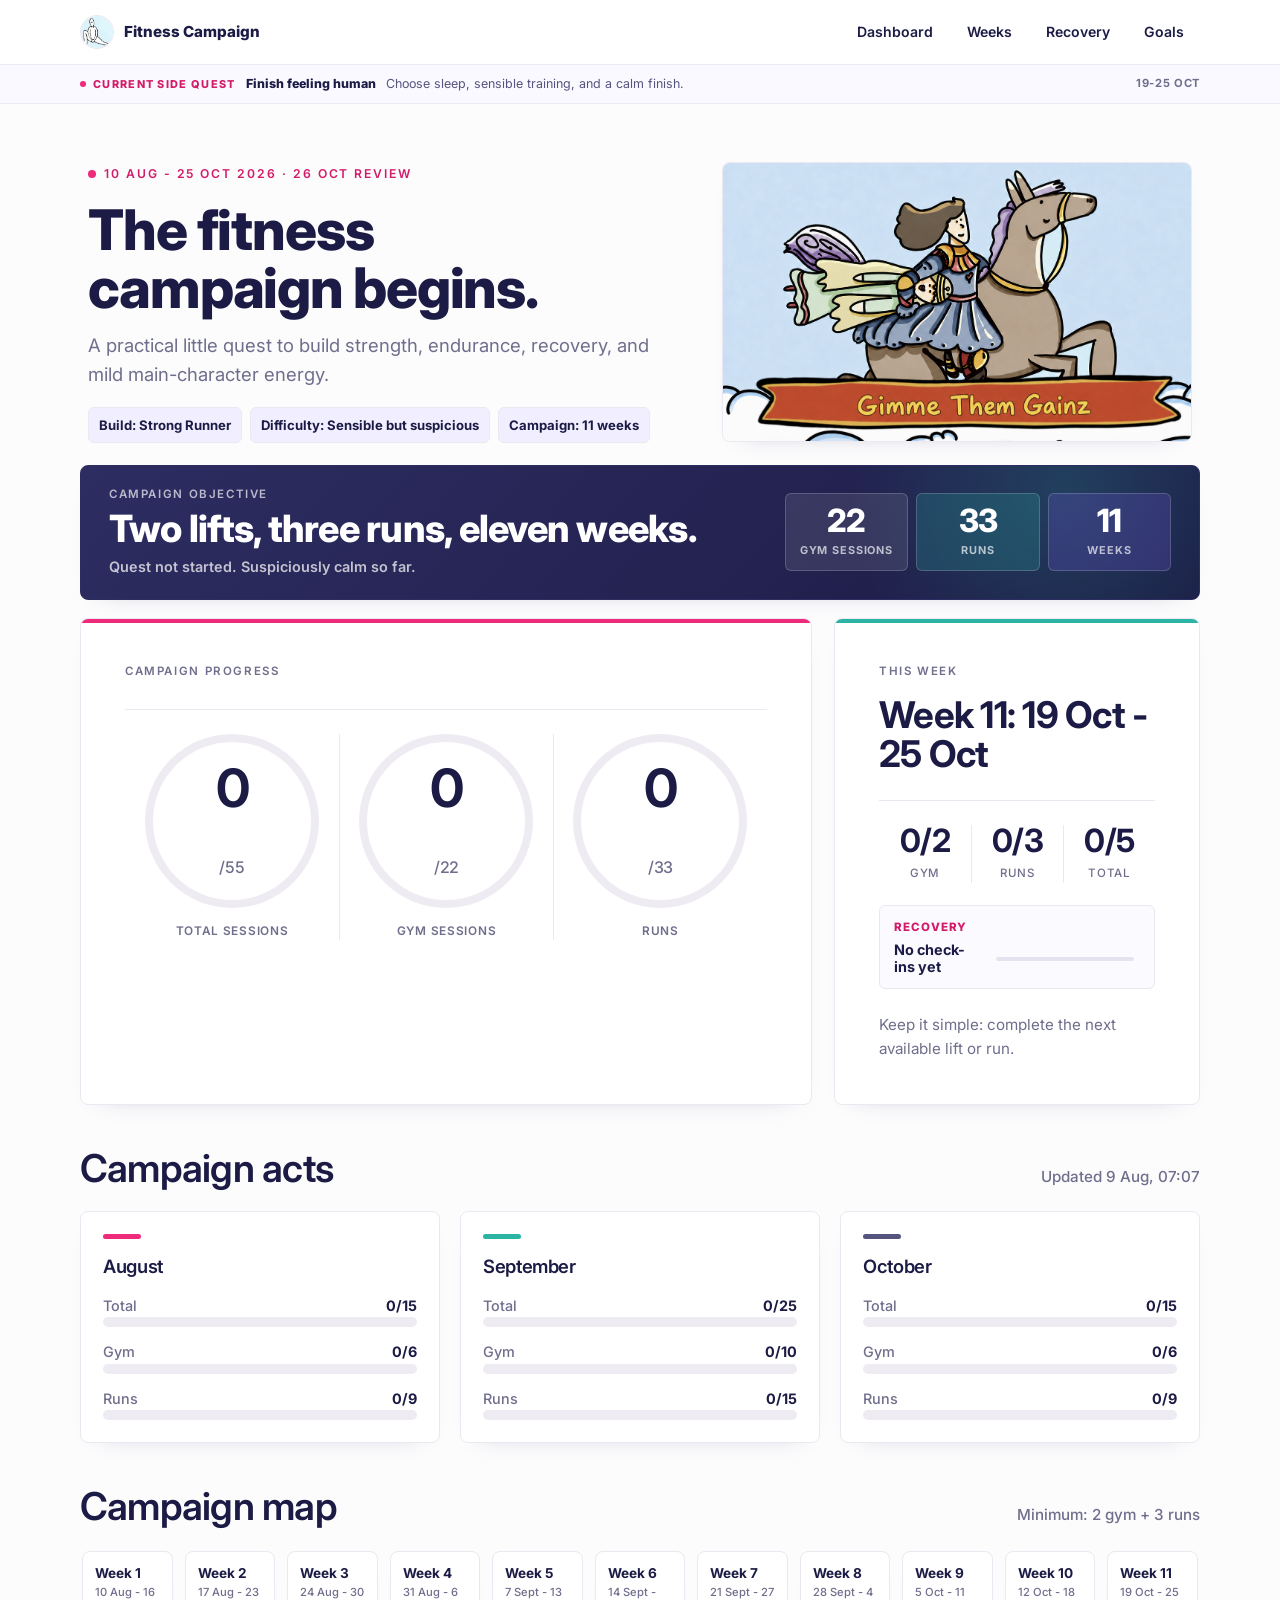
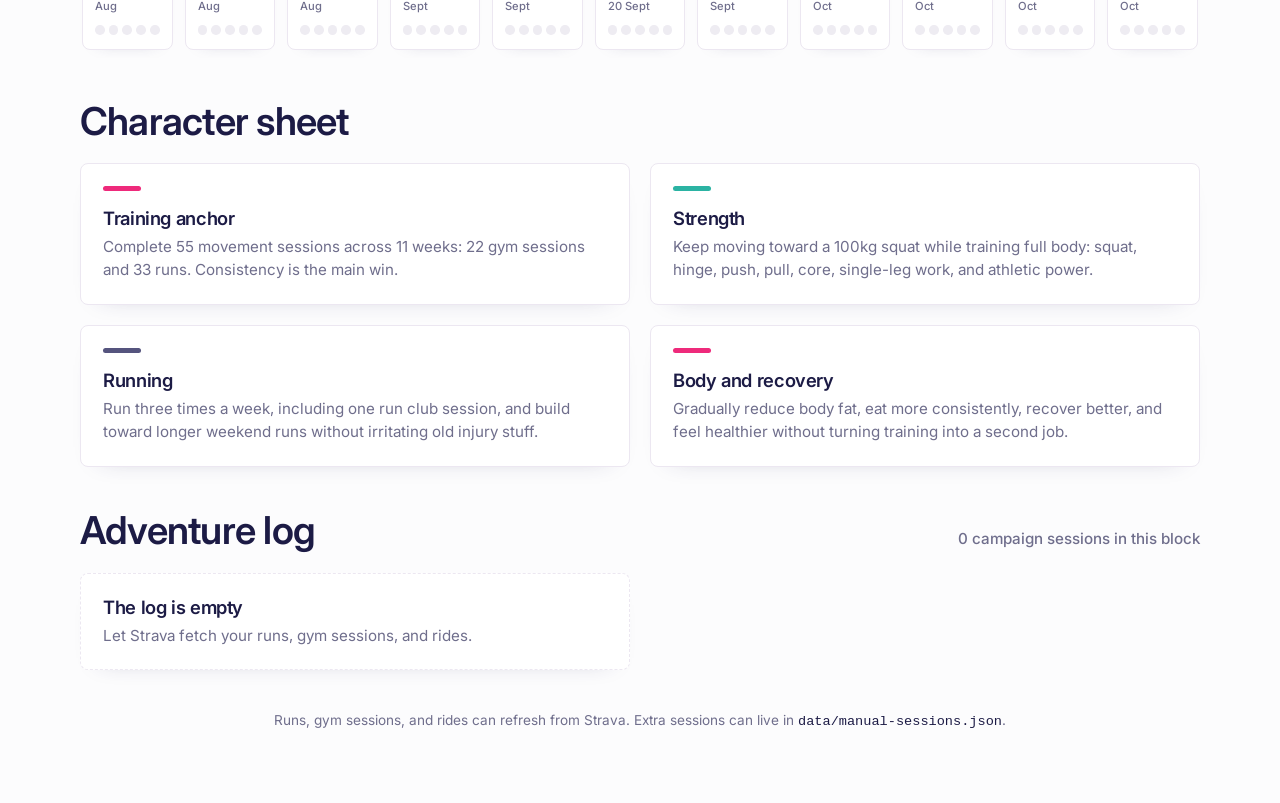
==== commit 53e3a71b: "Add rotating campaign side quests" ====
--- a/index.html
+++ b/index.html
@@ -34,6 +34,8 @@
       </div>
     </nav>
 
+    <aside class="side-quest-strip" data-side-quest aria-label="Current campaign side quest"></aside>
+
     <main class="shell" id="top">
       <header class="masthead">
         <div>
@@ -203,6 +205,7 @@
       </footer>
     </main>
 
+    <script src="side-quest.js" type="module"></script>
     <script src="app.js" type="module"></script>
   </body>
 </html>
--- a/styles.css
+++ b/styles.css
@@ -288,6 +288,64 @@
   transform: scaleX(1);
 }
 
+.side-quest-strip {
+  width: 100%;
+  border-bottom: 1px solid var(--line);
+  color: var(--navy-soft);
+  background: #faf9ff;
+}
+
+.side-quest-inner {
+  display: flex;
+  align-items: center;
+  gap: 10px;
+  width: min(1120px, calc(100% - 48px));
+  min-height: 38px;
+  margin: 0 auto;
+  font-size: 0.78rem;
+}
+
+.side-quest-label {
+  display: inline-flex;
+  flex: 0 0 auto;
+  align-items: center;
+  gap: 7px;
+  color: var(--pink-dark);
+  font-size: 0.68rem;
+  font-weight: 800;
+  letter-spacing: 0.12em;
+  text-transform: uppercase;
+}
+
+.side-quest-label::before {
+  content: "";
+  width: 6px;
+  height: 6px;
+  border-radius: 50%;
+  background: var(--pink);
+}
+
+.side-quest-title {
+  color: var(--navy-ink);
+  font-weight: 800;
+}
+
+.side-quest-action {
+  overflow: hidden;
+  text-overflow: ellipsis;
+  white-space: nowrap;
+}
+
+.side-quest-dates {
+  flex: 0 0 auto;
+  margin-left: auto;
+  color: var(--muted);
+  font-size: 0.7rem;
+  font-weight: 700;
+  letter-spacing: 0.06em;
+  text-transform: uppercase;
+}
+
 .target-strip {
   position: relative;
   display: grid;
@@ -1712,6 +1770,25 @@
     min-width: 620px;
   }
 
+  .side-quest-inner {
+    width: calc(100% - 24px);
+    min-height: 46px;
+    gap: 6px 9px;
+    padding: 6px 0;
+    flex-wrap: wrap;
+  }
+
+  .side-quest-action {
+    order: 3;
+    width: 100%;
+    padding-left: 13px;
+    white-space: normal;
+  }
+
+  .side-quest-dates {
+    margin-left: auto;
+  }
+
   .hero-grid,
   .recovery-grid,
   .month-grid,
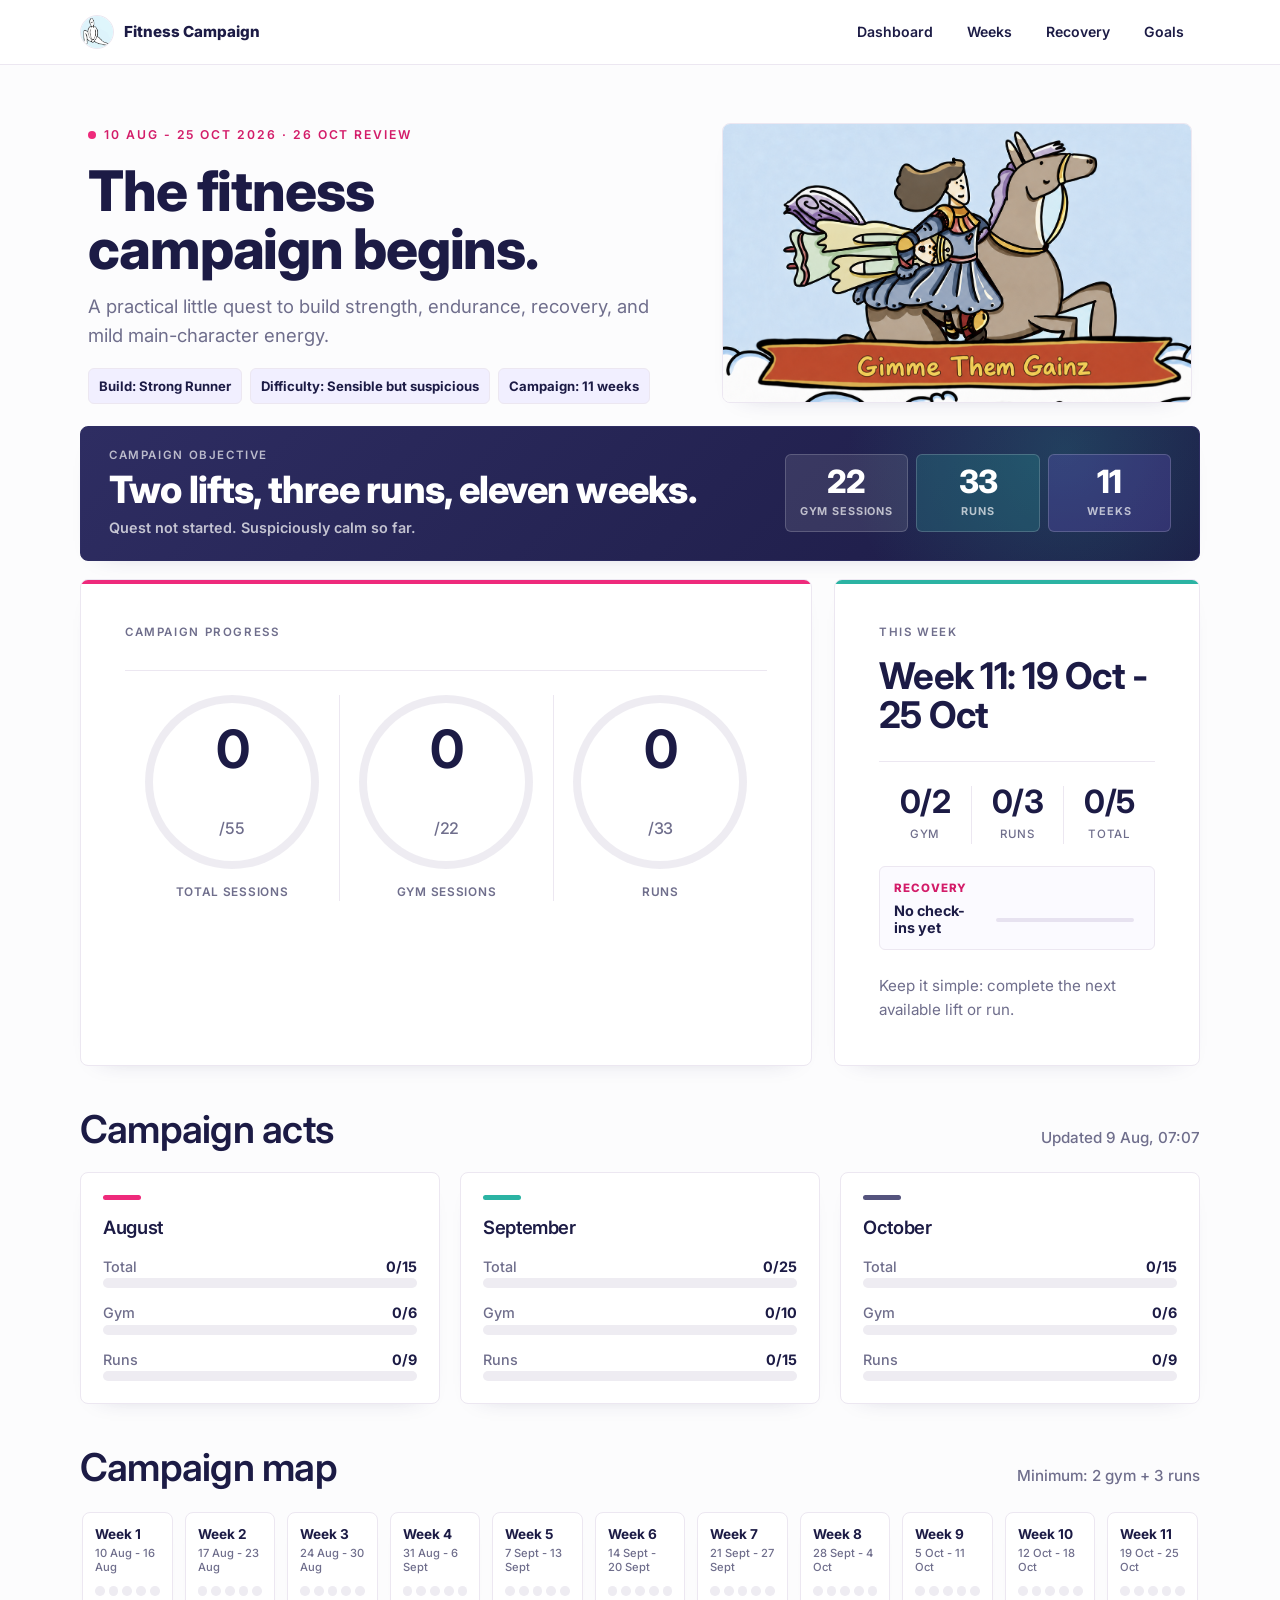
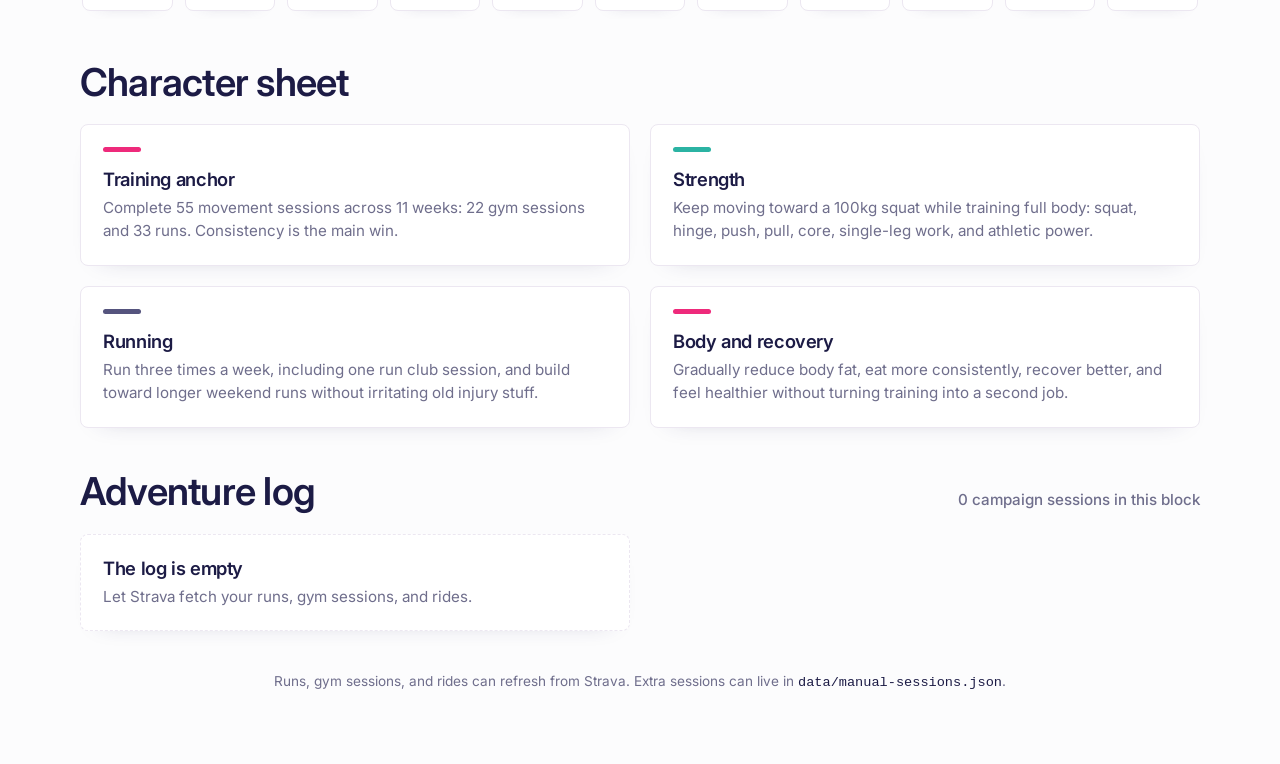
==== commit fd519661: "Keep side quest on recovery page" ====
--- a/index.html
+++ b/index.html
@@ -34,8 +34,6 @@
       </div>
     </nav>
 
-    <aside class="side-quest-strip" data-side-quest aria-label="Current campaign side quest"></aside>
-
     <main class="shell" id="top">
       <header class="masthead">
         <div>
@@ -205,7 +203,6 @@
       </footer>
     </main>
 
-    <script src="side-quest.js" type="module"></script>
     <script src="app.js" type="module"></script>
   </body>
 </html>
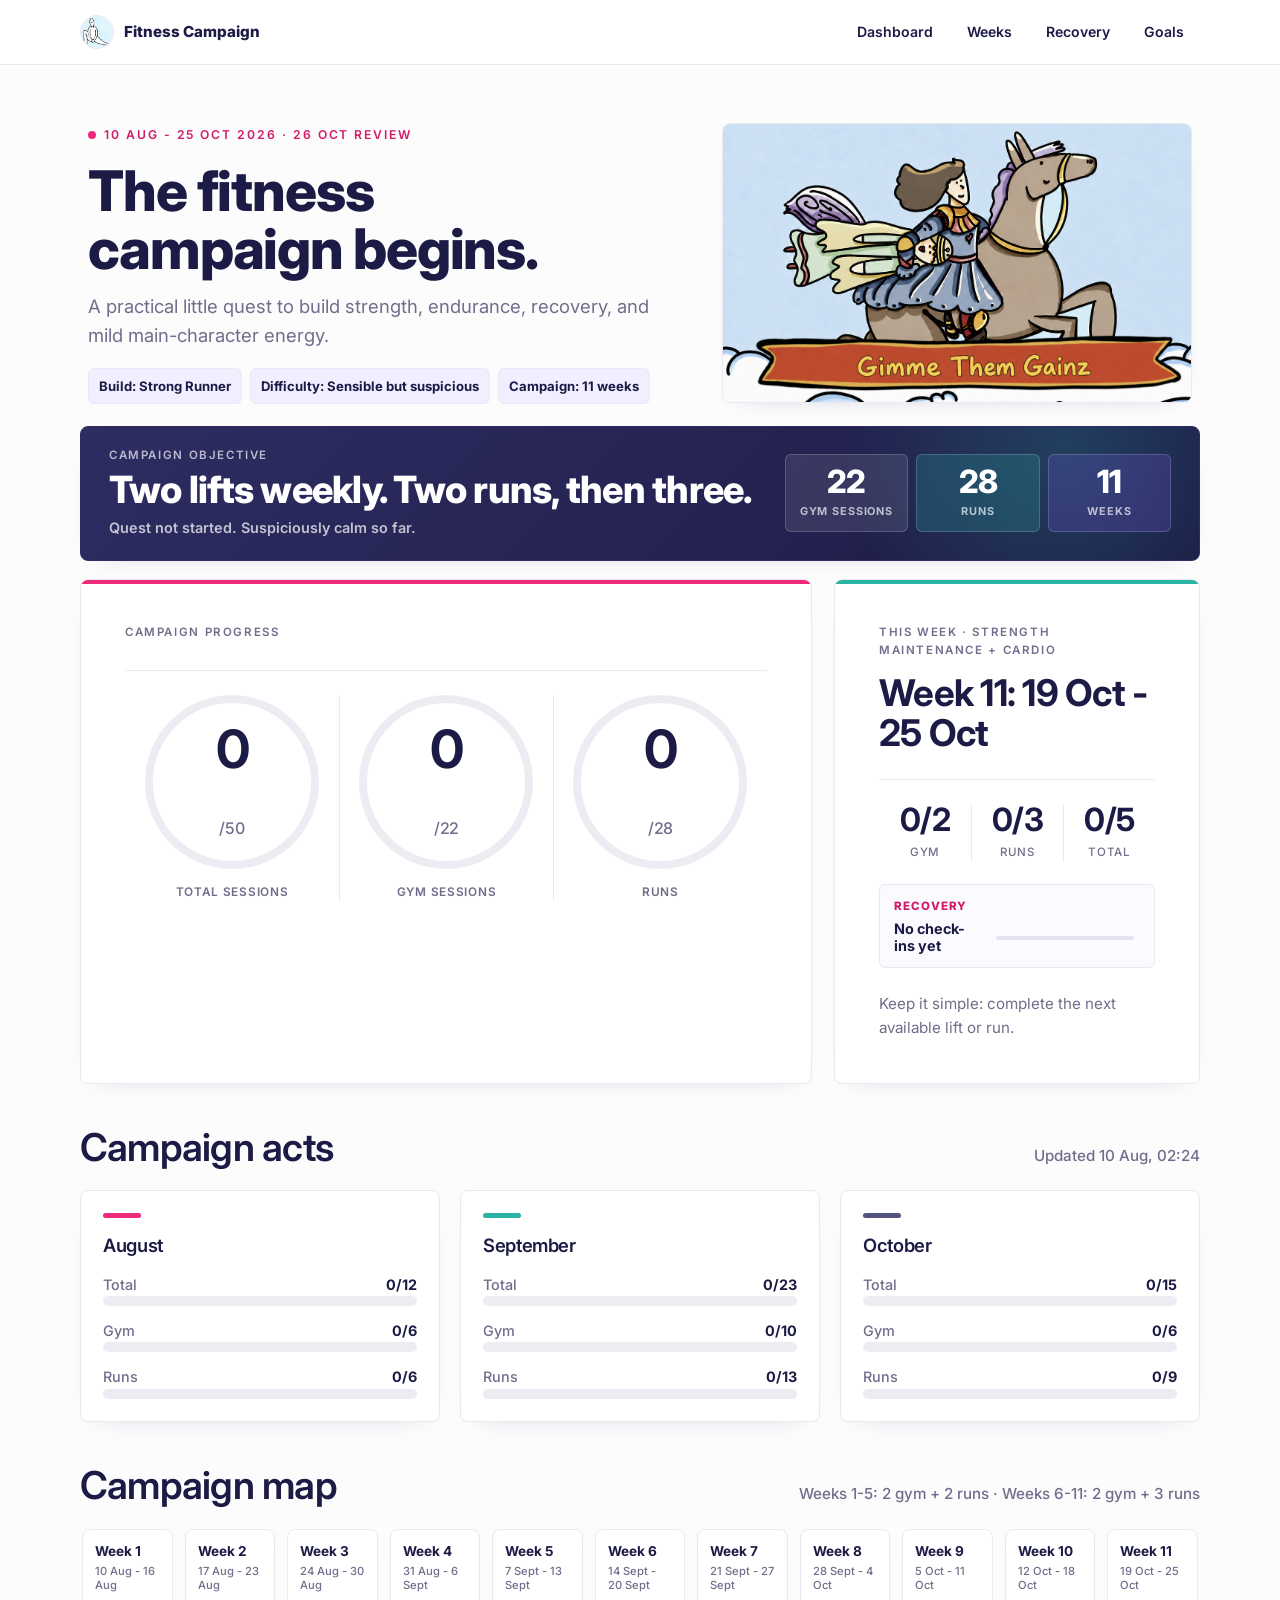
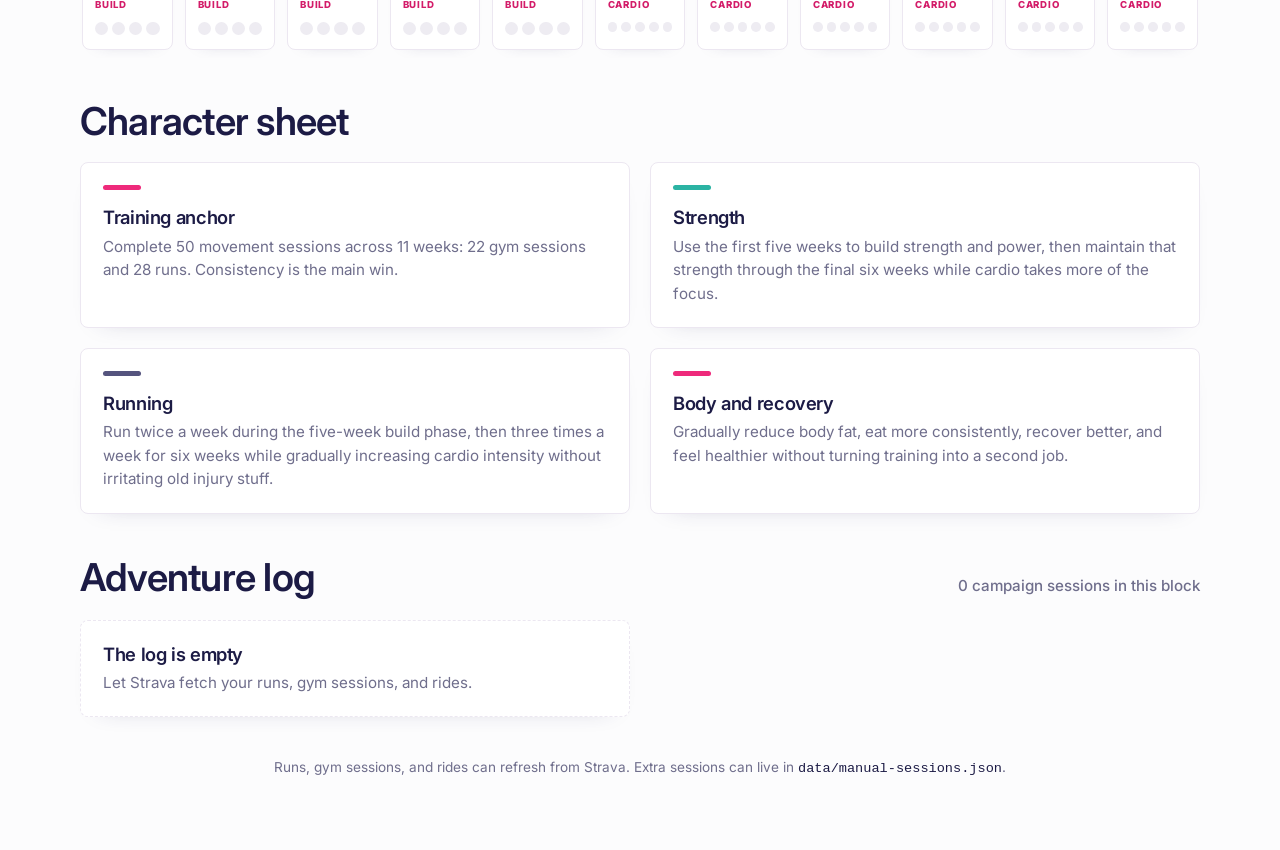
==== commit 1efc14b7: "Update dashboard for phased training plan" ====
--- a/index.html
+++ b/index.html
@@ -57,7 +57,7 @@
       <section class="target-strip" aria-label="Block targets">
         <div class="target-copy">
           <p class="panel-label">Campaign objective</p>
-          <h2>Two lifts, three runs, eleven weeks.</h2>
+          <h2>Two lifts weekly. Two runs, then three.</h2>
           <p class="target-note" id="pep-note">Tiny promise, repeated often.</p>
         </div>
         <div class="target-stats">
@@ -66,7 +66,7 @@
             <span>gym sessions</span>
           </div>
           <div>
-            <strong>33</strong>
+            <strong>28</strong>
             <span>runs</span>
           </div>
           <div>
@@ -82,7 +82,7 @@
           <div class="rings" aria-label="Overall progress rings">
             <div class="ring-card">
               <div class="ring" data-ring="total">
-                <span><strong id="total-done">0</strong><small>/55</small></span>
+                <span><strong id="total-done">0</strong><small>/50</small></span>
               </div>
               <p>Total sessions</p>
             </div>
@@ -94,7 +94,7 @@
             </div>
             <div class="ring-card">
               <div class="ring ring-run" data-ring="run">
-                <span><strong id="run-done">0</strong><small>/33</small></span>
+                <span><strong id="run-done">0</strong><small>/28</small></span>
               </div>
               <p>Runs</p>
             </div>
@@ -102,7 +102,7 @@
         </div>
 
         <aside class="status-panel" aria-label="Current week status">
-          <p class="panel-label">This week</p>
+          <p class="panel-label" id="current-phase-label">This week · Strength + power build</p>
           <h2 id="current-week-title">Loading...</h2>
           <div class="mini-goals" id="mini-goals">
             <div>
@@ -110,11 +110,11 @@
               <small>Gym</small>
             </div>
             <div>
-              <span id="week-runs">0/3</span>
+              <span id="week-runs">0/2</span>
               <small>Runs</small>
             </div>
             <div>
-              <span id="week-total">0/5</span>
+              <span id="week-total">0/4</span>
               <small>Total</small>
             </div>
           </div>
@@ -148,7 +148,7 @@
       <section class="week-section" id="weeks" aria-labelledby="weeks-title">
         <div class="section-heading">
           <h2 id="weeks-title">Campaign map</h2>
-          <p>Minimum: 2 gym + 3 runs</p>
+          <p>Weeks 1-5: 2 gym + 2 runs · Weeks 6-11: 2 gym + 3 runs</p>
         </div>
         <div class="week-grid" id="week-grid"></div>
       </section>
@@ -161,23 +161,24 @@
           <article>
             <h3>Training anchor</h3>
             <p>
-              Complete 55 movement sessions across 11 weeks: 22 gym sessions
-              and 33 runs. Consistency is the main win.
+              Complete 50 movement sessions across 11 weeks: 22 gym sessions
+              and 28 runs. Consistency is the main win.
             </p>
           </article>
           <article>
             <h3>Strength</h3>
             <p>
-              Keep moving toward a 100kg squat while training full body:
-              squat, hinge, push, pull, core, single-leg work, and athletic
-              power.
+              Use the first five weeks to build strength and power, then
+              maintain that strength through the final six weeks while cardio
+              takes more of the focus.
             </p>
           </article>
           <article>
             <h3>Running</h3>
             <p>
-              Run three times a week, including one run club session, and build
-              toward longer weekend runs without irritating old injury stuff.
+              Run twice a week during the five-week build phase, then three
+              times a week for six weeks while gradually increasing cardio
+              intensity without irritating old injury stuff.
             </p>
           </article>
           <article>
--- a/styles.css
+++ b/styles.css
@@ -867,9 +867,20 @@
   line-height: 1.25;
 }
 
+.week-phase {
+  display: block;
+  margin-top: 8px;
+  color: var(--pink-dark);
+  font-size: 0.6rem;
+  font-weight: 800;
+  letter-spacing: 0.08em;
+  line-height: 1;
+  text-transform: uppercase;
+}
+
 .week-dots {
   display: grid;
-  grid-template-columns: repeat(5, 1fr);
+  grid-template-columns: repeat(var(--week-target, 5), 1fr);
   gap: 4px;
   margin-top: 12px;
 }
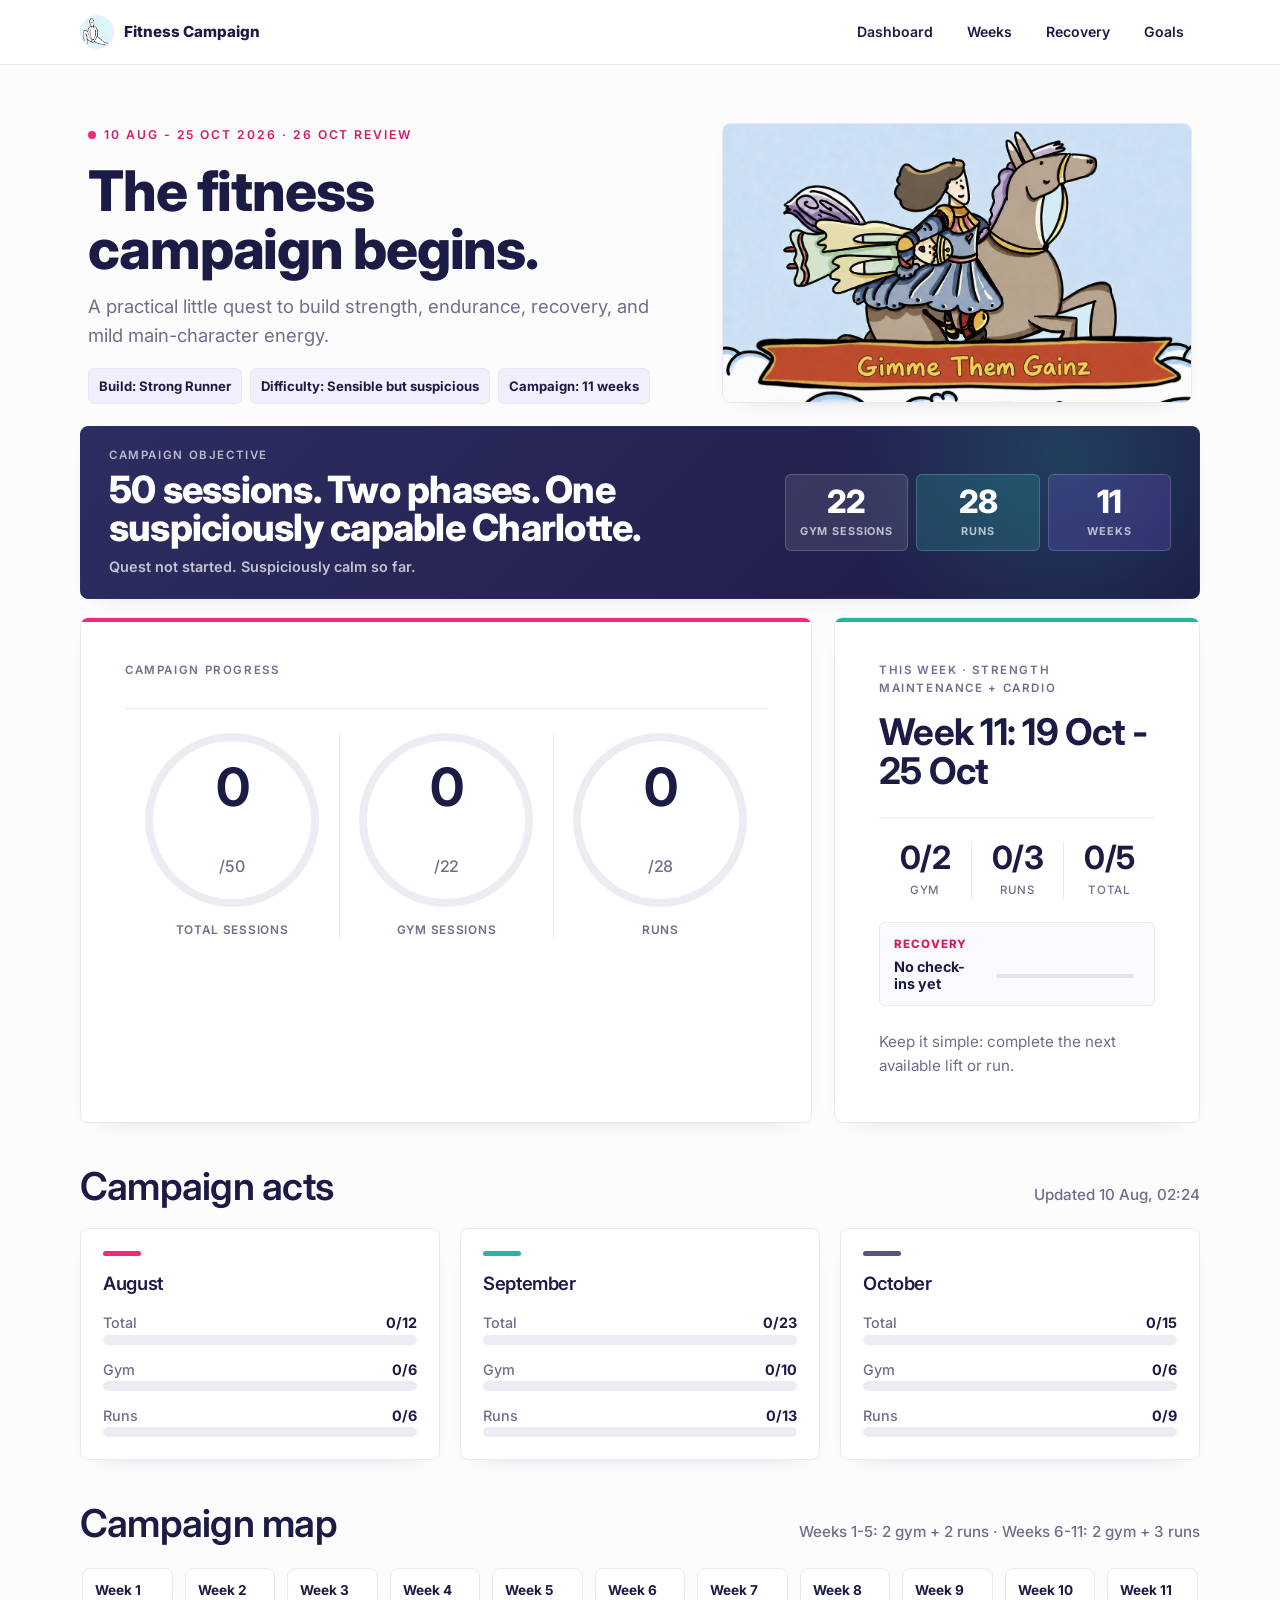
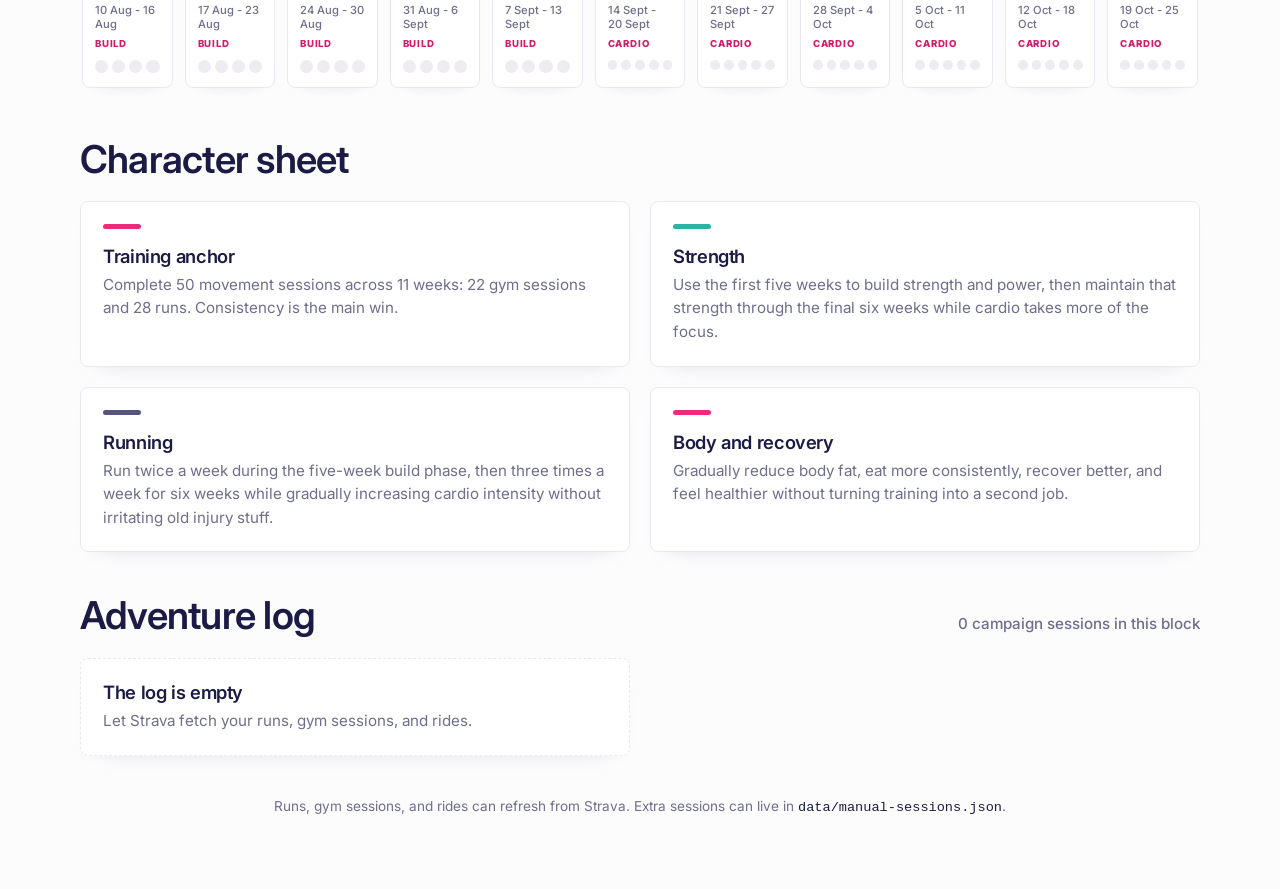
==== commit 26714833: "Make campaign objective more heroic" ====
--- a/index.html
+++ b/index.html
@@ -57,7 +57,7 @@
       <section class="target-strip" aria-label="Block targets">
         <div class="target-copy">
           <p class="panel-label">Campaign objective</p>
-          <h2>Two lifts weekly. Two runs, then three.</h2>
+          <h2>50 sessions. Two phases. One suspiciously capable Charlotte.</h2>
           <p class="target-note" id="pep-note">Tiny promise, repeated often.</p>
         </div>
         <div class="target-stats">
